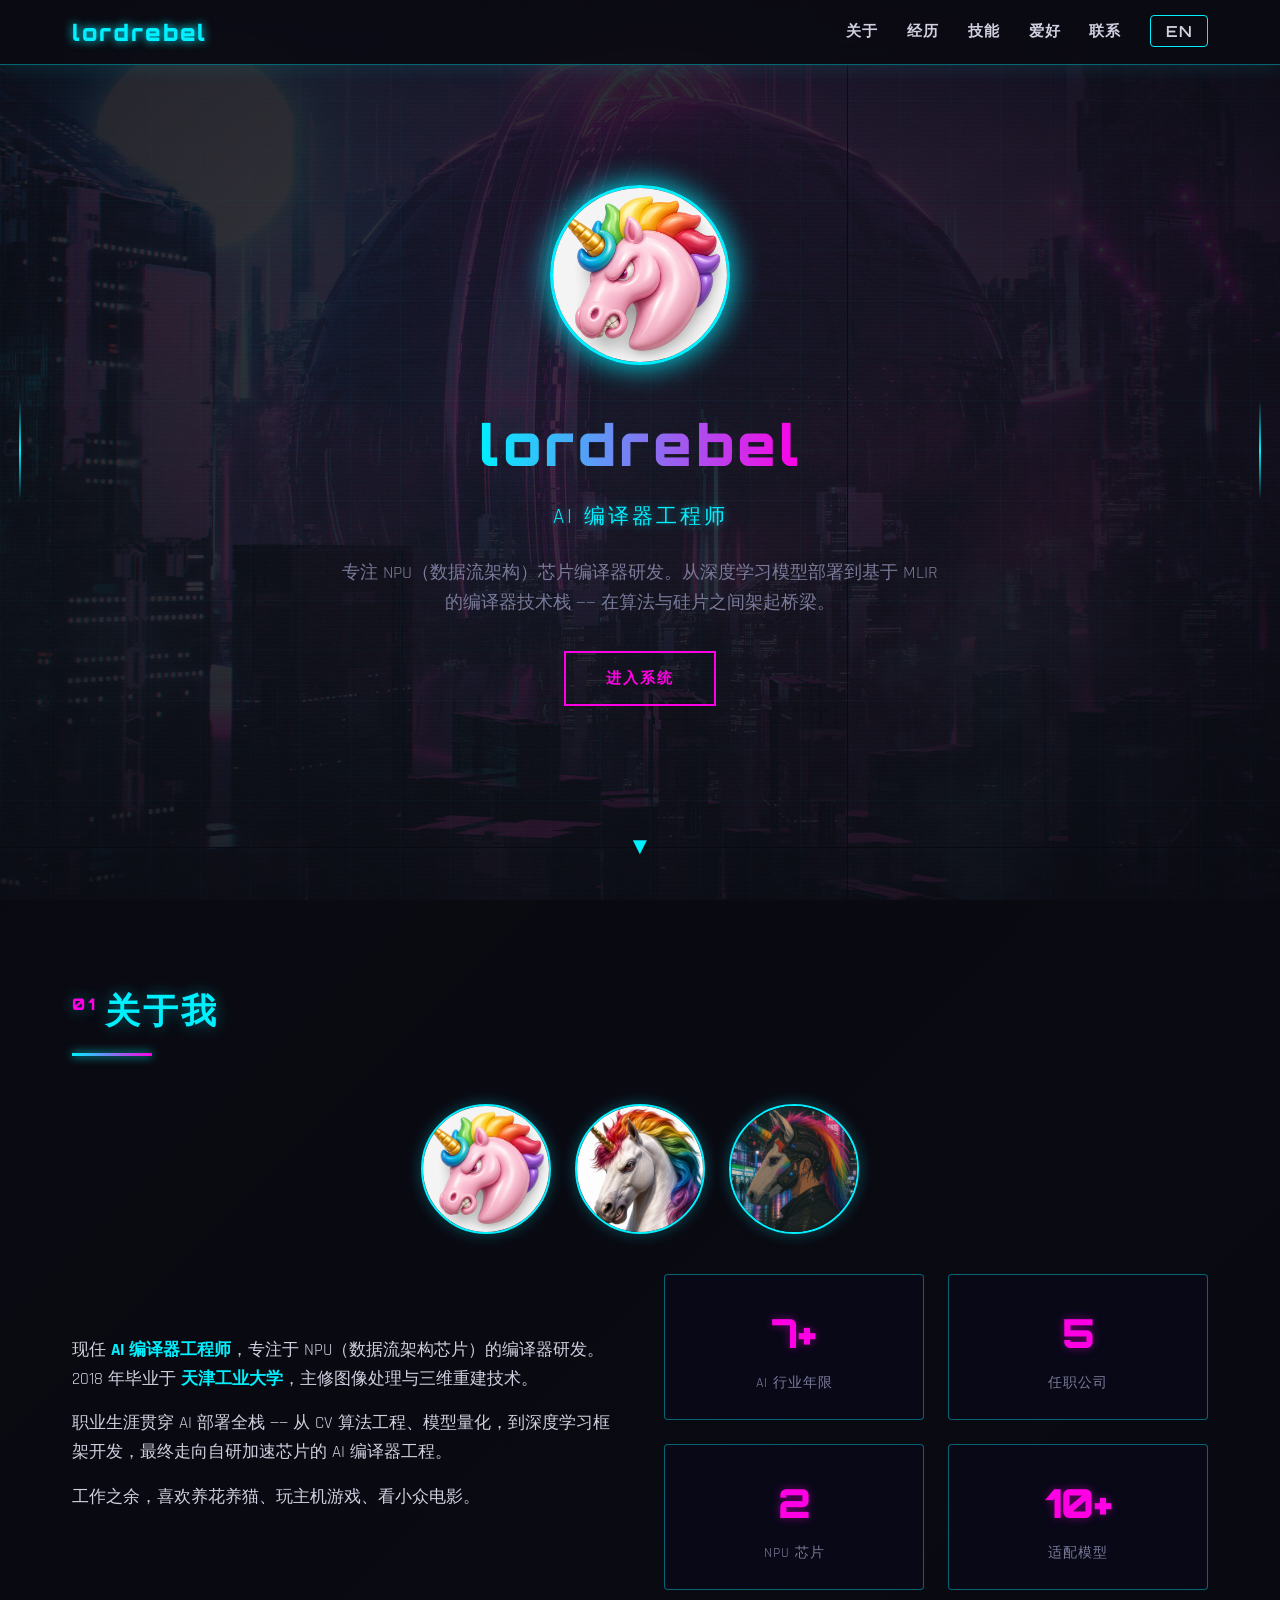
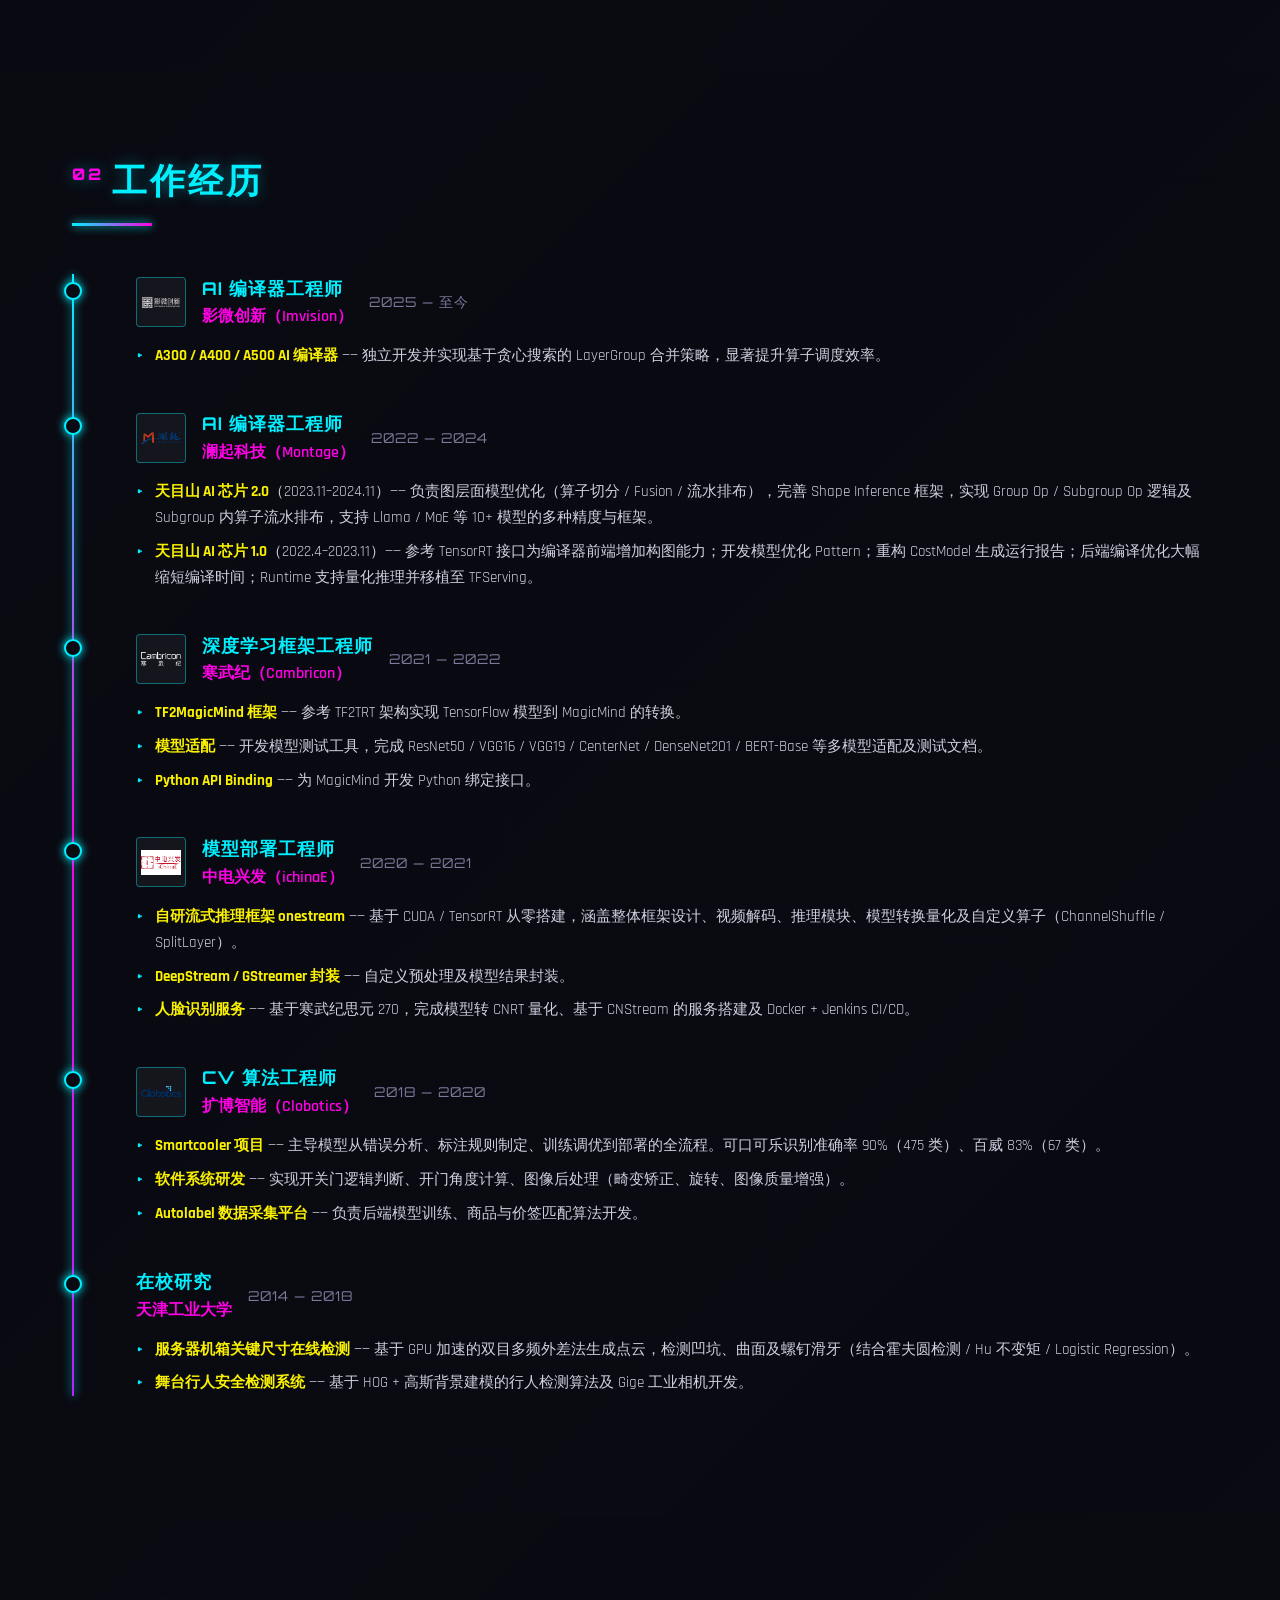
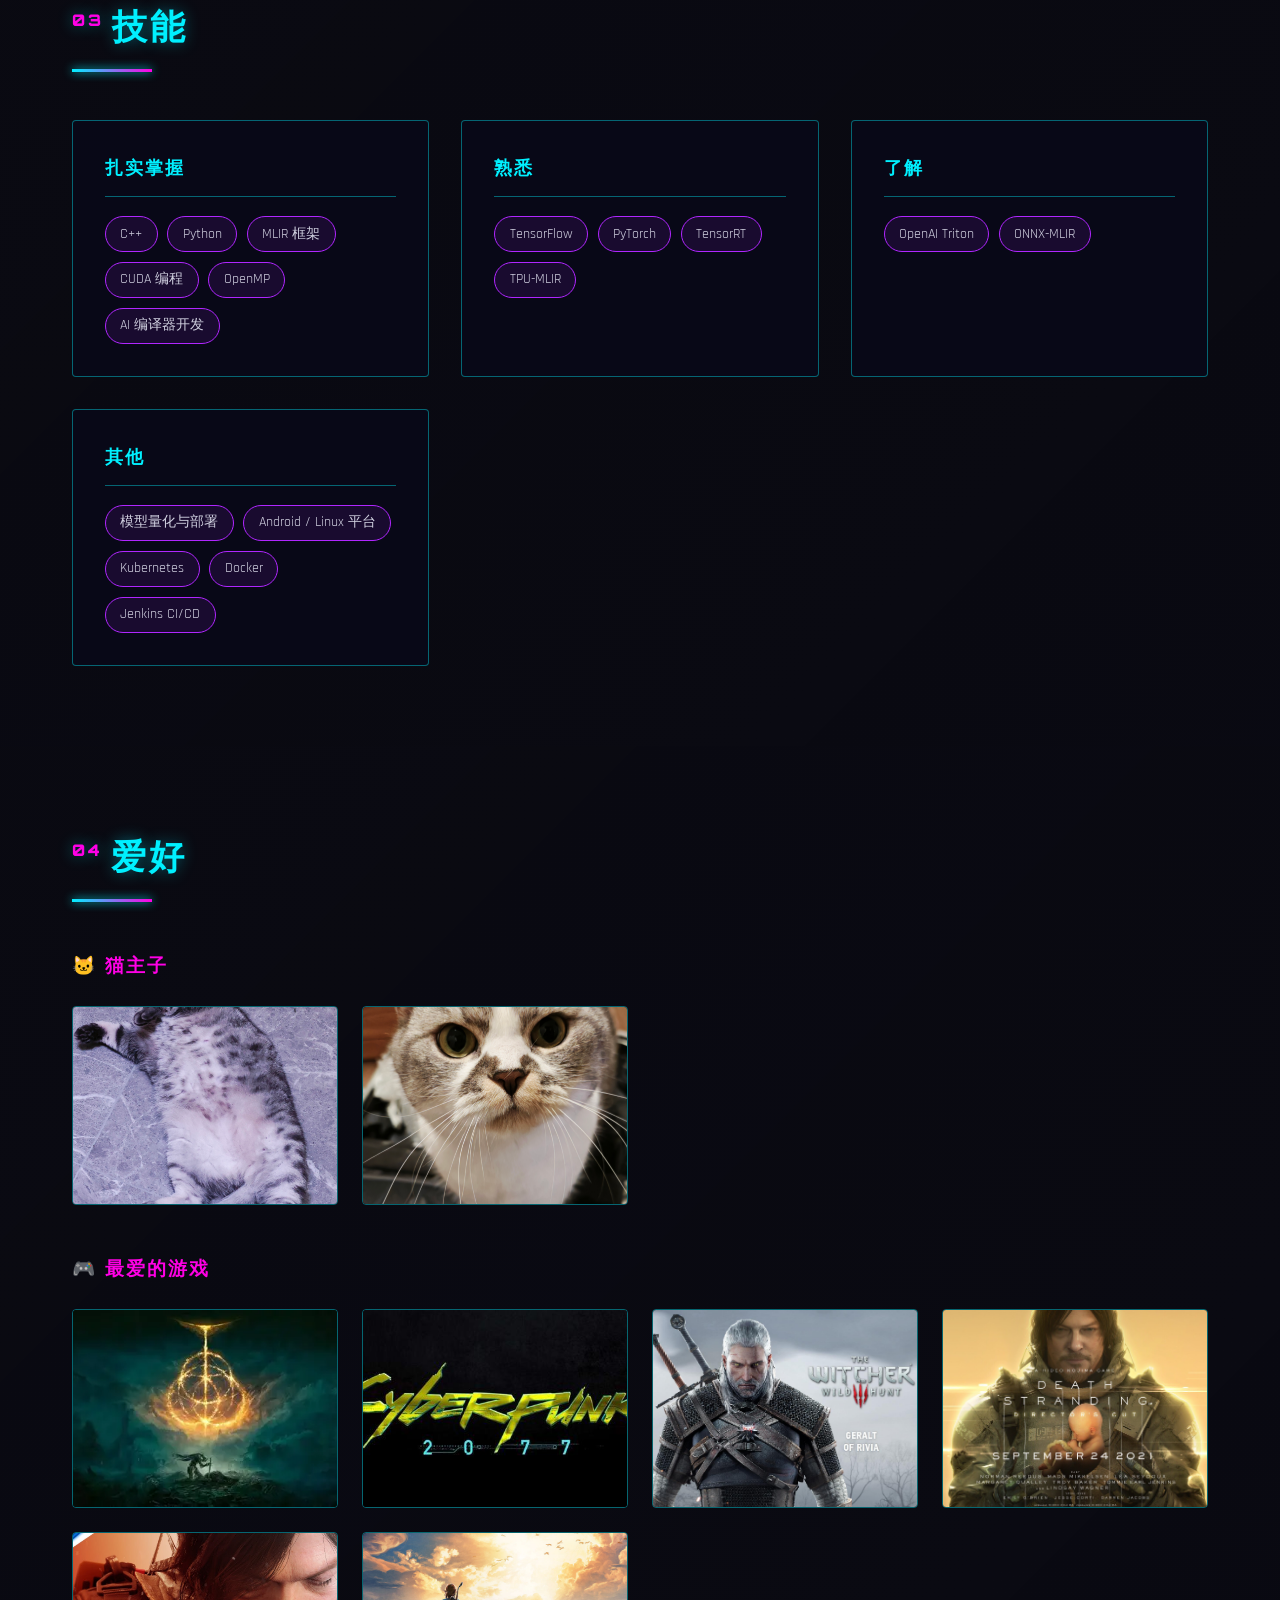
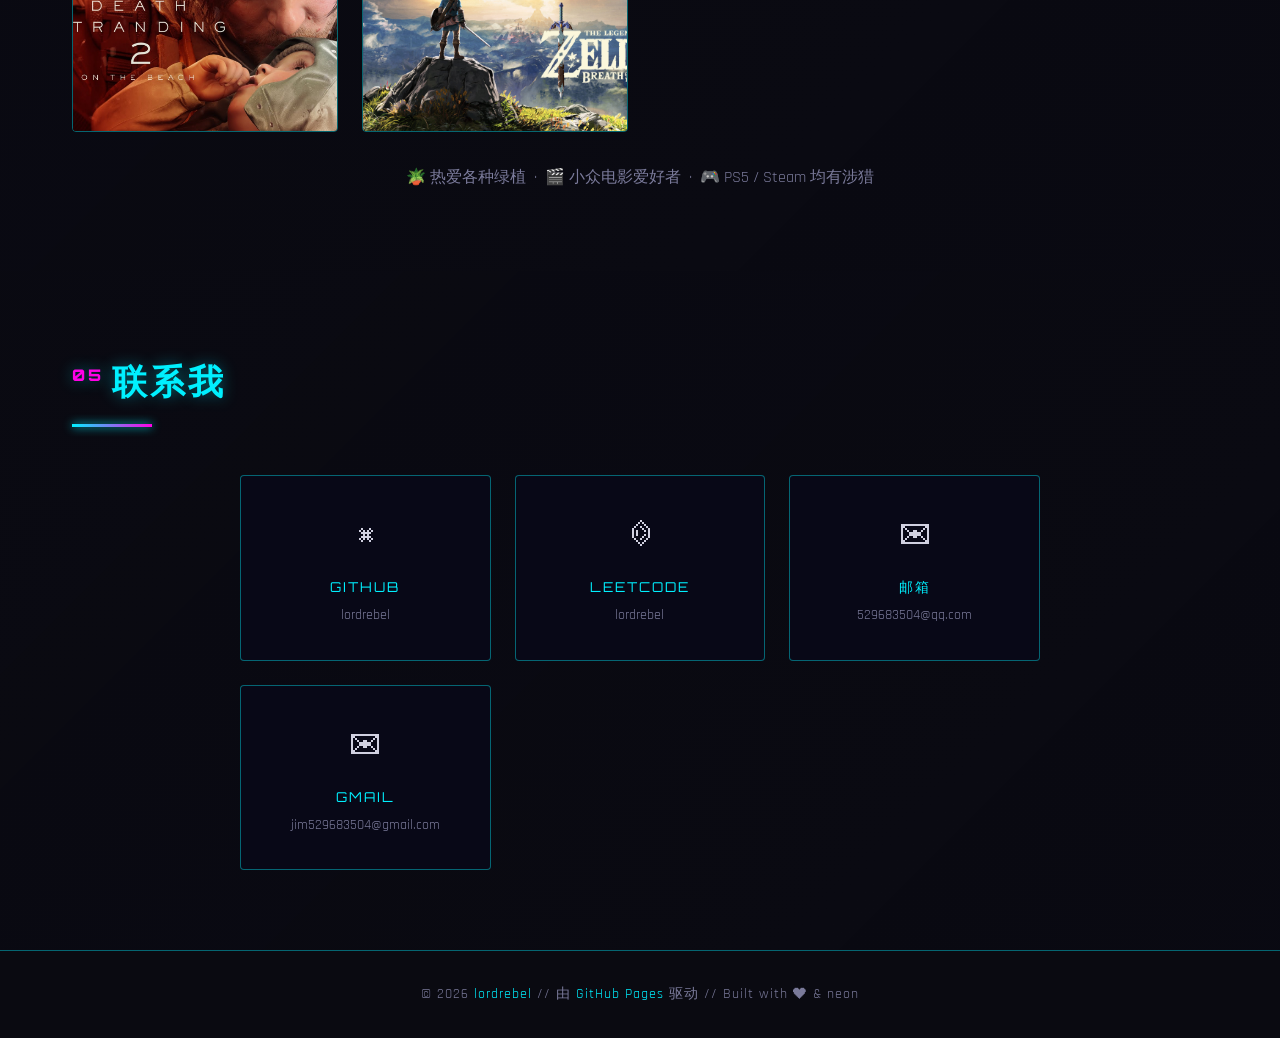
==== zh.html @ f5bf05a7 "first commit" ====
<!DOCTYPE html>
<html lang="zh-CN">
<head>
  <meta charset="UTF-8">
  <meta name="viewport" content="width=device-width, initial-scale=1.0">
  <meta name="description" content="AI编译器工程师 — 专注NPU数据流架构芯片编译器研发。个人主页。">
  <title>lordrebel // AI编译器工程师</title>
  <link rel="preconnect" href="https://fonts.googleapis.com">
  <link rel="preconnect" href="https://fonts.gstatic.com" crossorigin>
  <link href="https://fonts.googleapis.com/css2?family=Orbitron:wght@400;700;900&family=Rajdhani:wght@400;600;700&family=Noto+Sans+SC:wght@400;600;700&display=swap" rel="stylesheet">
  <link rel="stylesheet" href="css/style.css">
  <link rel="icon" type="image/png" href="images/avatar/avatar1.png">
</head>
<body>

  <!-- Global Background Slideshow -->
  <div class="bg-slideshow">
    <div class="bg-slide active" style="background-image: url('images/resource/cyberpunk_lmxjdp.jpg')"></div>
    <div class="bg-slide" style="background-image: url('images/resource/cyberpunk_m9yg6k.jpg')"></div>
    <div class="bg-slide" style="background-image: url('images/resource/cyberpunk_rdj2q7.jpg')"></div>
    <div class="bg-slide" style="background-image: url('images/resource/cyberpunk_vqmvo5.jpg')"></div>
    <div class="bg-slide" style="background-image: url('images/resource/cyberpunk_w8pwe6.jpg')"></div>
    <div class="bg-slide" style="background-image: url('images/resource/cyberpunk_8ollzo.png')"></div>
    <div class="bg-slide" style="background-image: url('images/resource/cyberpunk_28eley.jpg')"></div>
    <div class="bg-slide" style="background-image: url('images/resource/cyberpunk_72yzlo.jpg')"></div>
    <div class="bg-slide" style="background-image: url('images/resource/cyberpunk_96gy38.jpg')"></div>
    <div class="bg-slide" style="background-image: url('images/resource/cyberpunk_g71klq.jpg')"></div>
    <div class="bg-slide" style="background-image: url('images/resource/cyberpunk_jxw5vy.jpg')"></div>
  </div>
  <div class="bg-overlay"></div>

  <!-- Navigation -->
  <nav class="nav-bar">
    <div class="nav-inner">
      <a href="#hero" class="nav-logo">lordrebel</a>
      <ul class="nav-links">
        <li><a href="#about">关于</a></li>
        <li><a href="#experience">经历</a></li>
        <li><a href="#skills">技能</a></li>
        <li><a href="#hobbies">爱好</a></li>
        <li><a href="#contact">联系</a></li>
        <li><a href="index.html" class="lang-toggle">EN</a></li>
      </ul>
    </div>
  </nav>

  <!-- Decorative side bars -->
  <div class="deco-bar-left"></div>
  <div class="deco-bar-right"></div>

  <!-- Hero -->
  <section class="hero" id="hero">
    <div class="hero-content">
      <img src="images/avatar/avatar1.png" alt="头像" class="hero-avatar">
      <h1 class="hero-title glitch" data-text="lordrebel">lordrebel</h1>
      <p class="hero-subtitle">AI 编译器工程师</p>
      <p class="hero-tagline">
        专注 NPU（数据流架构）芯片编译器研发。从深度学习模型部署到基于 MLIR 的编译器技术栈 —— 在算法与硅片之间架起桥梁。
      </p>
      <a href="#about" class="hero-cta">进入系统</a>
    </div>
    <div class="scroll-indicator">▼</div>
  </section>

  <!-- About -->
  <section class="section has-bg" id="about" style="--bg-img: url('images/resource/cyberpunk_m9yg6k.jpg')">
    <h2 class="section-title"><span class="num">01</span>关于我</h2>
    <div class="avatar-gallery">
      <img src="images/avatar/avatar1.png" alt="头像 1">
      <img src="images/avatar/avatar2.png" alt="头像 2">
      <img src="images/avatar/avatar3.png" alt="头像 3">
    </div>
    <div class="about-grid">
      <div class="about-text">
        <p>
          现任 <span class="highlight">AI 编译器工程师</span>，专注于 NPU（数据流架构芯片）的编译器研发。2018 年毕业于 <span class="highlight">天津工业大学</span>，主修图像处理与三维重建技术。
        </p>
        <p>
          职业生涯贯穿 AI 部署全栈 —— 从 CV 算法工程、模型量化，到深度学习框架开发，最终走向自研加速芯片的 AI 编译器工程。
        </p>
        <p>
          工作之余，喜欢养花养猫、玩主机游戏、看小众电影。
        </p>
      </div>
      <div class="about-stats">
        <div class="stat-card">
          <div class="stat-number">7+</div>
          <div class="stat-label">AI 行业年限</div>
        </div>
        <div class="stat-card">
          <div class="stat-number">5</div>
          <div class="stat-label">任职公司</div>
        </div>
        <div class="stat-card">
          <div class="stat-number">2</div>
          <div class="stat-label">NPU 芯片</div>
        </div>
        <div class="stat-card">
          <div class="stat-number">10+</div>
          <div class="stat-label">适配模型</div>
        </div>
      </div>
    </div>
  </section>

  <!-- Experience -->
  <section class="section has-bg" id="experience" style="--bg-img: url('images/resource/cyberpunk_rdj2q7.jpg')">
    <h2 class="section-title"><span class="num">02</span>工作经历</h2>
    <div class="timeline">

      <!-- Imvision -->
      <div class="timeline-item">
        <div class="timeline-header">
          <img src="images/company/imvision.png" alt="Imvision" class="company-logo">
          <div>
            <div class="timeline-role">AI 编译器工程师</div>
            <div class="timeline-company">影微创新（Imvision）</div>
          </div>
          <div class="timeline-period">2025 — 至今</div>
        </div>
        <ul class="timeline-details">
          <li><span class="project-name">A300 / A400 / A500 AI 编译器</span> —— 独立开发并实现基于贪心搜索的 LayerGroup 合并策略，显著提升算子调度效率。</li>
        </ul>
      </div>

      <!-- Montage -->
      <div class="timeline-item">
        <div class="timeline-header">
          <img src="images/company/montage.svg" alt="Montage" class="company-logo">
          <div>
            <div class="timeline-role">AI 编译器工程师</div>
            <div class="timeline-company">澜起科技（Montage）</div>
          </div>
          <div class="timeline-period">2022 — 2024</div>
        </div>
        <ul class="timeline-details">
          <li><span class="project-name">天目山 AI 芯片 2.0</span>（2023.11–2024.11）—— 负责图层面模型优化（算子切分 / Fusion / 流水排布），完善 Shape Inference 框架，实现 Group Op / Subgroup Op 逻辑及 Subgroup 内算子流水排布，支持 Llama / MoE 等 10+ 模型的多种精度与框架。</li>
          <li><span class="project-name">天目山 AI 芯片 1.0</span>（2022.4–2023.11）—— 参考 TensorRT 接口为编译器前端增加构图能力；开发模型优化 Pattern；重构 CostModel 生成运行报告；后端编译优化大幅缩短编译时间；Runtime 支持量化推理并移植至 TFServing。</li>
        </ul>
      </div>

      <!-- Cambricon -->
      <div class="timeline-item">
        <div class="timeline-header">
          <img src="images/company/cambricon.png" alt="Cambricon" class="company-logo">
          <div>
            <div class="timeline-role">深度学习框架工程师</div>
            <div class="timeline-company">寒武纪（Cambricon）</div>
          </div>
          <div class="timeline-period">2021 — 2022</div>
        </div>
        <ul class="timeline-details">
          <li><span class="project-name">TF2MagicMind 框架</span> —— 参考 TF2TRT 架构实现 TensorFlow 模型到 MagicMind 的转换。</li>
          <li><span class="project-name">模型适配</span> —— 开发模型测试工具，完成 ResNet50 / VGG16 / VGG19 / CenterNet / DenseNet201 / BERT-Base 等多模型适配及测试文档。</li>
          <li><span class="project-name">Python API Binding</span> —— 为 MagicMind 开发 Python 绑定接口。</li>
        </ul>
      </div>

      <!-- ichinaE -->
      <div class="timeline-item">
        <div class="timeline-header">
          <img src="images/company/ichinae.png" alt="ichinaE" class="company-logo">
          <div>
            <div class="timeline-role">模型部署工程师</div>
            <div class="timeline-company">中电兴发（ichinaE）</div>
          </div>
          <div class="timeline-period">2020 — 2021</div>
        </div>
        <ul class="timeline-details">
          <li><span class="project-name">自研流式推理框架 onestream</span> —— 基于 CUDA / TensorRT 从零搭建，涵盖整体框架设计、视频解码、推理模块、模型转换量化及自定义算子（ChannelShuffle / SplitLayer）。</li>
          <li><span class="project-name">DeepStream / GStreamer 封装</span> —— 自定义预处理及模型结果封装。</li>
          <li><span class="project-name">人脸识别服务</span> —— 基于寒武纪思元 270，完成模型转 CNRT 量化、基于 CNStream 的服务搭建及 Docker + Jenkins CI/CD。</li>
        </ul>
      </div>

      <!-- Clobotics -->
      <div class="timeline-item">
        <div class="timeline-header">
          <img src="images/company/clobotics.png" alt="Clobotics" class="company-logo">
          <div>
            <div class="timeline-role">CV 算法工程师</div>
            <div class="timeline-company">扩博智能（Clobotics）</div>
          </div>
          <div class="timeline-period">2018 — 2020</div>
        </div>
        <ul class="timeline-details">
          <li><span class="project-name">Smartcooler 项目</span> —— 主导模型从错误分析、标注规则制定、训练调优到部署的全流程。可口可乐识别准确率 90%（475 类）、百威 83%（67 类）。</li>
          <li><span class="project-name">软件系统研发</span> —— 实现开关门逻辑判断、开门角度计算、图像后处理（畸变矫正、旋转、图像质量增强）。</li>
          <li><span class="project-name">Autolabel 数据采集平台</span> —— 负责后端模型训练、商品与价签匹配算法开发。</li>
        </ul>
      </div>

      <!-- University -->
      <div class="timeline-item">
        <div class="timeline-header">
          <div>
            <div class="timeline-role">在校研究</div>
            <div class="timeline-company">天津工业大学</div>
          </div>
          <div class="timeline-period">2014 — 2018</div>
        </div>
        <ul class="timeline-details">
          <li><span class="project-name">服务器机箱关键尺寸在线检测</span> —— 基于 GPU 加速的双目多频外差法生成点云，检测凹坑、曲面及螺钉滑牙（结合霍夫圆检测 / Hu 不变矩 / Logistic Regression）。</li>
          <li><span class="project-name">舞台行人安全检测系统</span> —— 基于 HOG + 高斯背景建模的行人检测算法及 Gige 工业相机开发。</li>
        </ul>
      </div>

    </div>
  </section>

  <!-- Skills -->
  <section class="section has-bg" id="skills" style="--bg-img: url('images/resource/cyberpunk_vqmvo5.jpg')">
    <h2 class="section-title"><span class="num">03</span>技能</h2>
    <div class="skills-grid">
      <div class="skill-category">
        <h3>扎实掌握</h3>
        <div class="skill-tags">
          <span class="skill-tag">C++</span>
          <span class="skill-tag">Python</span>
          <span class="skill-tag">MLIR 框架</span>
          <span class="skill-tag">CUDA 编程</span>
          <span class="skill-tag">OpenMP</span>
          <span class="skill-tag">AI 编译器开发</span>
        </div>
      </div>
      <div class="skill-category">
        <h3>熟悉</h3>
        <div class="skill-tags">
          <span class="skill-tag">TensorFlow</span>
          <span class="skill-tag">PyTorch</span>
          <span class="skill-tag">TensorRT</span>
          <span class="skill-tag">TPU-MLIR</span>
        </div>
      </div>
      <div class="skill-category">
        <h3>了解</h3>
        <div class="skill-tags">
          <span class="skill-tag">OpenAI Triton</span>
          <span class="skill-tag">ONNX-MLIR</span>
        </div>
      </div>
      <div class="skill-category">
        <h3>其他</h3>
        <div class="skill-tags">
          <span class="skill-tag">模型量化与部署</span>
          <span class="skill-tag">Android / Linux 平台</span>
          <span class="skill-tag">Kubernetes</span>
          <span class="skill-tag">Docker</span>
          <span class="skill-tag">Jenkins CI/CD</span>
        </div>
      </div>
    </div>
  </section>

  <!-- Hobbies -->
  <section class="section has-bg" id="hobbies" style="--bg-img: url('images/resource/cyberpunk_w8pwe6.jpg')">
    <h2 class="section-title"><span class="num">04</span>爱好</h2>

    <h3 style="font-family:'Orbitron',monospace;color:var(--neon-magenta);letter-spacing:2px;margin-bottom:1.5rem;text-transform:uppercase;">🐱 猫主子</h3>
    <div class="gallery-grid" style="margin-bottom:3rem;">
      <div class="gallery-item">
        <img src="images/cats/image-20260101190520-i4hlgpt.png" alt="猫 1">
        <div class="gallery-overlay"><span>猫主子 #1</span></div>
      </div>
      <div class="gallery-item">
        <img src="images/cats/image-20260101190623-h8z2j37.png" alt="猫 2">
        <div class="gallery-overlay"><span>猫主子 #2</span></div>
      </div>
    </div>

    <h3 style="font-family:'Orbitron',monospace;color:var(--neon-magenta);letter-spacing:2px;margin-bottom:1.5rem;text-transform:uppercase;">🎮 最爱的游戏</h3>
    <div class="gallery-grid">
      <div class="gallery-item">
        <img src="images/games/image-20251227002735-009xlyw.png" alt="游戏 1">
        <div class="gallery-overlay"><span>游戏</span></div>
      </div>
      <div class="gallery-item">
        <img src="images/games/image-20251227002819-qgyffbo.png" alt="游戏 2">
        <div class="gallery-overlay"><span>游戏</span></div>
      </div>
      <div class="gallery-item">
        <img src="images/games/image-20251227002851-9xaebqc.png" alt="游戏 3">
        <div class="gallery-overlay"><span>游戏</span></div>
      </div>
      <div class="gallery-item">
        <img src="images/games/image-20251227002954-wtlvbdn.png" alt="游戏 4">
        <div class="gallery-overlay"><span>游戏</span></div>
      </div>
      <div class="gallery-item">
        <img src="images/games/image-20251227003030-kgov79d.png" alt="游戏 5">
        <div class="gallery-overlay"><span>游戏</span></div>
      </div>
      <div class="gallery-item">
        <img src="images/games/image-20251227004126-knretvm.png" alt="游戏 6">
        <div class="gallery-overlay"><span>游戏</span></div>
      </div>
    </div>

    <p style="text-align:center;margin-top:2rem;color:var(--text-dim);font-size:1rem;">
      🪴 热爱各种绿植 &nbsp;·&nbsp; 🎬 小众电影爱好者 &nbsp;·&nbsp; 🎮 PS5 / Steam 均有涉猎
    </p>
  </section>

  <!-- Contact -->
  <section class="section has-bg" id="contact" style="--bg-img: url('images/resource/cyberpunk_8ollzo.png')">
    <h2 class="section-title"><span class="num">05</span>联系我</h2>
    <div class="contact-grid">
      <a href="https://github.com/lordrebel" target="_blank" rel="noopener" class="contact-card">
        <span class="contact-icon">⌘</span>
        <div class="contact-label">GitHub</div>
        <div class="contact-value">lordrebel</div>
      </a>
      <a href="https://leetcode.cn/u/lordrebel/" target="_blank" rel="noopener" class="contact-card">
        <span class="contact-icon">⌬</span>
        <div class="contact-label">LeetCode</div>
        <div class="contact-value">lordrebel</div>
      </a>
      <a href="mailto:529683504@qq.com" class="contact-card">
        <span class="contact-icon">✉</span>
        <div class="contact-label">邮箱</div>
        <div class="contact-value">529683504@qq.com</div>
      </a>
      <a href="mailto:jim529683504@gmail.com" class="contact-card">
        <span class="contact-icon">✉</span>
        <div class="contact-label">Gmail</div>
        <div class="contact-value">jim529683504@gmail.com</div>
      </a>
    </div>
  </section>

  <!-- Footer -->
  <footer class="footer">
    <p>© 2026 <span class="neon">lordrebel</span> // 由 <span class="neon">GitHub Pages</span> 驱动 // Built with ❤ & neon</p>
  </footer>

  <!-- Background Slideshow Script -->
  <script>
    (function() {
      var slides = document.querySelectorAll('.bg-slide');
      var totalSlides = slides.length;
      var currentActive = 0;

      function updateBackground() {
        var scrollMax = document.documentElement.scrollHeight - window.innerHeight;
        if (scrollMax <= 0) return;
        var scrollProgress = window.scrollY / scrollMax;
        var activeIndex = Math.min(Math.floor(scrollProgress * totalSlides), totalSlides - 1);
        if (activeIndex !== currentActive) {
          slides[currentActive].classList.remove('active');
          slides[activeIndex].classList.add('active');
          currentActive = activeIndex;
        }
      }

      window.addEventListener('scroll', updateBackground, { passive: true });
      window.addEventListener('resize', updateBackground);
      updateBackground();
    })();
  </script>

</body>
</html>
---- css/style.css ----
/* ===== Cyberpunk Personal Website Styles ===== */

:root {
  --neon-cyan: #00f0ff;
  --neon-magenta: #ff00e5;
  --neon-purple: #b026ff;
  --neon-yellow: #f9f002;
  --neon-green: #39ff14;
  --bg-dark: #0a0a12;
  --bg-panel: rgba(10, 10, 25, 0.85);
  --border-glow: rgba(0, 240, 255, 0.4);
  --text-main: #d0d0e0;
  --text-dim: #7a7a9a;
}

* {
  margin: 0;
  padding: 0;
  box-sizing: border-box;
}

html {
  scroll-behavior: smooth;
}

body {
  font-family: 'Rajdhani', 'Orbitron', 'Segoe UI', 'Microsoft YaHei', sans-serif;
  background-color: var(--bg-dark);
  color: var(--text-main);
  line-height: 1.7;
  overflow-x: hidden;
  position: relative;
}

/* Animated cyberpunk background grid */
body::before {
  content: '';
  position: fixed;
  top: 0;
  left: 0;
  width: 100%;
  height: 100%;
  background-image:
    linear-gradient(rgba(0, 240, 255, 0.03) 1px, transparent 1px),
    linear-gradient(90deg, rgba(0, 240, 255, 0.03) 1px, transparent 1px);
  background-size: 50px 50px;
  z-index: -1;
  animation: gridMove 20s linear infinite;
}

@keyframes gridMove {
  0% { background-position: 0 0; }
  100% { background-position: 50px 50px; }
}

/* Scanline overlay */
body::after {
  content: '';
  position: fixed;
  top: 0;
  left: 0;
  width: 100%;
  height: 100%;
  background: repeating-linear-gradient(
    0deg,
    transparent,
    transparent 2px,
    rgba(0, 240, 255, 0.015) 2px,
    rgba(0, 240, 255, 0.015) 4px
  );
  z-index: -1;
  pointer-events: none;
}

/* ===== Navigation ===== */
.nav-bar {
  position: fixed;
  top: 0;
  left: 0;
  width: 100%;
  z-index: 1000;
  background: rgba(10, 10, 18, 0.9);
  backdrop-filter: blur(10px);
  border-bottom: 1px solid var(--border-glow);
  box-shadow: 0 0 20px rgba(0, 240, 255, 0.15);
}

.nav-inner {
  max-width: 1200px;
  margin: 0 auto;
  display: flex;
  justify-content: space-between;
  align-items: center;
  padding: 0.8rem 2rem;
}

.nav-logo {
  font-family: 'Orbitron', monospace;
  font-size: 1.4rem;
  font-weight: 900;
  color: var(--neon-cyan);
  text-shadow: 0 0 10px var(--neon-cyan);
  letter-spacing: 2px;
  text-decoration: none;
}

.nav-links {
  display: flex;
  gap: 1.8rem;
  align-items: center;
  list-style: none;
}

.nav-links a {
  color: var(--text-main);
  text-decoration: none;
  font-size: 0.95rem;
  font-weight: 600;
  letter-spacing: 1px;
  text-transform: uppercase;
  transition: all 0.3s;
  position: relative;
}

.nav-links a:hover {
  color: var(--neon-magenta);
  text-shadow: 0 0 8px var(--neon-magenta);
}

.nav-links a::after {
  content: '';
  position: absolute;
  bottom: -4px;
  left: 0;
  width: 0;
  height: 2px;
  background: var(--neon-magenta);
  transition: width 0.3s;
}

.nav-links a:hover::after {
  width: 100%;
}

.lang-toggle {
  font-family: 'Orbitron', monospace;
  padding: 0.35rem 0.9rem;
  border: 1px solid var(--neon-cyan);
  border-radius: 4px;
  background: transparent;
  color: var(--neon-cyan);
  font-size: 0.85rem;
  font-weight: 700;
  cursor: pointer;
  letter-spacing: 1px;
  transition: all 0.3s;
  text-decoration: none;
}

.lang-toggle:hover {
  background: var(--neon-cyan);
  color: var(--bg-dark);
  box-shadow: 0 0 15px var(--neon-cyan);
}

/* ===== Hero Section ===== */
.hero {
  min-height: 100vh;
  display: flex;
  align-items: center;
  justify-content: center;
  position: relative;
  text-align: center;
  padding: 2rem;
  background: transparent;
}

.hero::before {
  content: '';
  position: absolute;
  top: 0; left: 0; right: 0; bottom: 0;
  background: radial-gradient(ellipse at center, transparent 0%, rgba(10,10,18,0.6) 100%);
  z-index: 0;
}

.hero-content {
  position: relative;
  z-index: 1;
  max-width: 800px;
}

.hero-avatar {
  width: 180px;
  height: 180px;
  border-radius: 50%;
  border: 3px solid var(--neon-cyan);
  box-shadow: 0 0 30px var(--neon-cyan), inset 0 0 20px rgba(0,240,255,0.2);
  margin: 0 auto 2rem;
  display: block;
  object-fit: cover;
  animation: avatarPulse 3s ease-in-out infinite;
}

@keyframes avatarPulse {
  0%, 100% { box-shadow: 0 0 30px var(--neon-cyan), inset 0 0 20px rgba(0,240,255,0.2); }
  50% { box-shadow: 0 0 50px var(--neon-magenta), inset 0 0 20px rgba(255,0,229,0.2); }
}

.hero-title {
  font-family: 'Orbitron', monospace;
  font-size: 3.5rem;
  font-weight: 900;
  letter-spacing: 4px;
  margin-bottom: 0.5rem;
  background: linear-gradient(90deg, var(--neon-cyan), var(--neon-magenta), var(--neon-purple));
  -webkit-background-clip: text;
  background-clip: text;
  -webkit-text-fill-color: transparent;
  animation: gradientShift 4s ease infinite;
  background-size: 200% auto;
}

@keyframes gradientShift {
  0%, 100% { background-position: 0% center; }
  50% { background-position: 200% center; }
}

.hero-subtitle {
  font-size: 1.3rem;
  color: var(--neon-cyan);
  letter-spacing: 3px;
  text-transform: uppercase;
  margin-bottom: 1.5rem;
  text-shadow: 0 0 10px rgba(0,240,255,0.5);
}

.hero-tagline {
  font-size: 1.1rem;
  color: var(--text-dim);
  max-width: 600px;
  margin: 0 auto 2rem;
}

.hero-cta {
  display: inline-block;
  padding: 0.8rem 2.5rem;
  border: 2px solid var(--neon-magenta);
  color: var(--neon-magenta);
  text-decoration: none;
  font-weight: 700;
  letter-spacing: 2px;
  text-transform: uppercase;
  font-size: 0.95rem;
  transition: all 0.3s;
  position: relative;
  overflow: hidden;
}

.hero-cta:hover {
  background: var(--neon-magenta);
  color: var(--bg-dark);
  box-shadow: 0 0 25px var(--neon-magenta);
}

.scroll-indicator {
  position: absolute;
  bottom: 2rem;
  left: 50%;
  transform: translateX(-50%);
  color: var(--neon-cyan);
  font-size: 1.5rem;
  animation: bounce 2s infinite;
  z-index: 1;
}

@keyframes bounce {
  0%, 100% { transform: translateX(-50%) translateY(0); }
  50% { transform: translateX(-50%) translateY(10px); }
}

/* ===== Section Layout ===== */
.section {
  max-width: 1200px;
  margin: 0 auto;
  padding: 5rem 2rem;
}

.section-title {
  font-family: 'Orbitron', monospace;
  font-size: 2.2rem;
  font-weight: 900;
  color: var(--neon-cyan);
  letter-spacing: 3px;
  text-transform: uppercase;
  margin-bottom: 3rem;
  position: relative;
  padding-bottom: 1rem;
  text-shadow: 0 0 15px rgba(0,240,255,0.4);
}

.section-title::after {
  content: '';
  position: absolute;
  bottom: 0;
  left: 0;
  width: 80px;
  height: 3px;
  background: linear-gradient(90deg, var(--neon-cyan), var(--neon-magenta));
  box-shadow: 0 0 10px var(--neon-cyan);
}

.section-title .num {
  color: var(--neon-magenta);
  font-size: 1rem;
  vertical-align: super;
  margin-right: 0.5rem;
}

/* ===== About Section ===== */
.about-grid {
  display: grid;
  grid-template-columns: 1fr 1fr;
  gap: 3rem;
  align-items: center;
}

.about-text p {
  margin-bottom: 1rem;
  font-size: 1.05rem;
  color: var(--text-main);
}

.about-text .highlight {
  color: var(--neon-cyan);
  font-weight: 700;
}

.about-stats {
  display: grid;
  grid-template-columns: repeat(2, 1fr);
  gap: 1.5rem;
}

.stat-card {
  background: var(--bg-panel);
  border: 1px solid var(--border-glow);
  padding: 1.5rem;
  text-align: center;
  border-radius: 4px;
  transition: all 0.3s;
  position: relative;
  overflow: hidden;
}

.stat-card::before {
  content: '';
  position: absolute;
  top: 0; left: -100%;
  width: 100%; height: 100%;
  background: linear-gradient(90deg, transparent, rgba(0,240,255,0.1), transparent);
  transition: left 0.5s;
}

.stat-card:hover::before {
  left: 100%;
}

.stat-card:hover {
  border-color: var(--neon-magenta);
  box-shadow: 0 0 20px rgba(255,0,229,0.2);
  transform: translateY(-5px);
}

.stat-number {
  font-family: 'Orbitron', monospace;
  font-size: 2.5rem;
  font-weight: 900;
  color: var(--neon-magenta);
  text-shadow: 0 0 10px rgba(255,0,229,0.4);
}

.stat-label {
  font-size: 0.85rem;
  color: var(--text-dim);
  text-transform: uppercase;
  letter-spacing: 1px;
  margin-top: 0.3rem;
}

/* ===== Timeline / Experience ===== */
.timeline {
  position: relative;
  padding-left: 2rem;
}

.timeline::before {
  content: '';
  position: absolute;
  left: 0;
  top: 0;
  bottom: 0;
  width: 2px;
  background: linear-gradient(180deg, var(--neon-cyan), var(--neon-magenta), var(--neon-purple));
  box-shadow: 0 0 10px var(--neon-cyan);
}

.timeline-item {
  position: relative;
  margin-bottom: 2.5rem;
  padding-left: 2rem;
}

.timeline-item::before {
  content: '';
  position: absolute;
  left: -2.5rem;
  top: 0.5rem;
  width: 14px;
  height: 14px;
  border-radius: 50%;
  background: var(--bg-dark);
  border: 2px solid var(--neon-cyan);
  box-shadow: 0 0 10px var(--neon-cyan);
}

.timeline-item:hover::before {
  border-color: var(--neon-magenta);
  box-shadow: 0 0 15px var(--neon-magenta);
}

.timeline-header {
  display: flex;
  align-items: center;
  gap: 1rem;
  margin-bottom: 0.8rem;
  flex-wrap: wrap;
}

.company-logo {
  width: 50px;
  height: 50px;
  object-fit: contain;
  border-radius: 4px;
  background: rgba(255,255,255,0.05);
  padding: 4px;
  border: 1px solid var(--border-glow);
}

.timeline-role {
  font-family: 'Orbitron', monospace;
  font-size: 1.1rem;
  font-weight: 700;
  color: var(--neon-cyan);
  letter-spacing: 1px;
}

.timeline-company {
  font-size: 1rem;
  color: var(--neon-magenta);
  font-weight: 600;
}

.timeline-period {
  font-size: 0.85rem;
  color: var(--text-dim);
  font-family: 'Orbitron', monospace;
  letter-spacing: 1px;
}

.timeline-details {
  list-style: none;
  padding-left: 0;
}

.timeline-details li {
  padding-left: 1.2rem;
  position: relative;
  margin-bottom: 0.5rem;
  font-size: 0.95rem;
  color: var(--text-main);
}

.timeline-details li::before {
  content: '▸';
  position: absolute;
  left: 0;
  color: var(--neon-cyan);
}

.timeline-details .project-name {
  color: var(--neon-yellow);
  font-weight: 700;
}

/* ===== Skills Section ===== */
.skills-grid {
  display: grid;
  grid-template-columns: repeat(auto-fit, minmax(280px, 1fr));
  gap: 2rem;
}

.skill-category {
  background: var(--bg-panel);
  border: 1px solid var(--border-glow);
  padding: 2rem;
  border-radius: 4px;
  transition: all 0.3s;
}

.skill-category:hover {
  border-color: var(--neon-magenta);
  box-shadow: 0 0 25px rgba(255,0,229,0.15);
  transform: translateY(-3px);
}

.skill-category h3 {
  font-family: 'Orbitron', monospace;
  color: var(--neon-cyan);
  font-size: 1.1rem;
  letter-spacing: 2px;
  text-transform: uppercase;
  margin-bottom: 1.2rem;
  padding-bottom: 0.8rem;
  border-bottom: 1px solid var(--border-glow);
}

.skill-tags {
  display: flex;
  flex-wrap: wrap;
  gap: 0.6rem;
}

.skill-tag {
  padding: 0.35rem 0.9rem;
  border: 1px solid var(--neon-purple);
  border-radius: 20px;
  font-size: 0.85rem;
  color: var(--text-main);
  background: rgba(176,38,255,0.1);
  transition: all 0.3s;
}

.skill-tag:hover {
  background: var(--neon-purple);
  color: #fff;
  box-shadow: 0 0 12px var(--neon-purple);
}

/* ===== Gallery (Cats & Games) ===== */
.gallery-grid {
  display: grid;
  grid-template-columns: repeat(auto-fill, minmax(250px, 1fr));
  gap: 1.5rem;
}

.gallery-item {
  position: relative;
  overflow: hidden;
  border-radius: 4px;
  border: 1px solid var(--border-glow);
  aspect-ratio: 4/3;
  cursor: pointer;
  transition: all 0.3s;
}

.gallery-item img {
  width: 100%;
  height: 100%;
  object-fit: cover;
  transition: transform 0.4s;
}

.gallery-item:hover {
  border-color: var(--neon-magenta);
  box-shadow: 0 0 20px rgba(255,0,229,0.3);
}

.gallery-item:hover img {
  transform: scale(1.1);
}

.gallery-overlay {
  position: absolute;
  bottom: 0;
  left: 0;
  right: 0;
  background: linear-gradient(transparent, rgba(10,10,18,0.95));
  padding: 1rem;
  text-align: center;
  transform: translateY(100%);
  transition: transform 0.3s;
}

.gallery-item:hover .gallery-overlay {
  transform: translateY(0);
}

.gallery-overlay span {
  color: var(--neon-cyan);
  font-family: 'Orbitron', monospace;
  font-size: 0.9rem;
  letter-spacing: 1px;
  text-transform: uppercase;
}

/* ===== Contact Section ===== */
.contact-grid {
  display: grid;
  grid-template-columns: repeat(auto-fit, minmax(200px, 1fr));
  gap: 1.5rem;
  max-width: 800px;
  margin: 0 auto;
}

.contact-card {
  background: var(--bg-panel);
  border: 1px solid var(--border-glow);
  padding: 2rem 1.5rem;
  text-align: center;
  border-radius: 4px;
  text-decoration: none;
  color: var(--text-main);
  transition: all 0.3s;
  position: relative;
  overflow: hidden;
}

.contact-card::before {
  content: '';
  position: absolute;
  top: 0; left: 0;
  width: 100%; height: 2px;
  background: linear-gradient(90deg, var(--neon-cyan), var(--neon-magenta));
  transform: scaleX(0);
  transition: transform 0.3s;
}

.contact-card:hover::before {
  transform: scaleX(1);
}

.contact-card:hover {
  border-color: var(--neon-cyan);
  box-shadow: 0 0 20px rgba(0,240,255,0.2);
  transform: translateY(-5px);
}

.contact-icon {
  font-size: 2rem;
  margin-bottom: 0.8rem;
  display: block;
}

.contact-label {
  font-family: 'Orbitron', monospace;
  font-size: 0.85rem;
  color: var(--neon-cyan);
  letter-spacing: 2px;
  text-transform: uppercase;
  margin-bottom: 0.3rem;
}

.contact-value {
  font-size: 0.9rem;
  color: var(--text-dim);
  word-break: break-all;
}

/* ===== Footer ===== */
.footer {
  text-align: center;
  padding: 2rem;
  border-top: 1px solid var(--border-glow);
  background: rgba(10,10,18,0.9);
  color: var(--text-dim);
  font-size: 0.85rem;
  letter-spacing: 1px;
}

.footer .neon {
  color: var(--neon-cyan);
}

/* ===== Glitch Effect ===== */
.glitch {
  position: relative;
  display: inline-block;
}

.glitch::before,
.glitch::after {
  content: attr(data-text);
  position: absolute;
  top: 0; left: 0;
  width: 100%;
  overflow: hidden;
}

.glitch::before {
  color: var(--neon-magenta);
  animation: glitchTop 3s infinite linear alternate-reverse;
  clip-path: polygon(0 0, 100% 0, 100% 33%, 0 33%);
}

.glitch::after {
  color: var(--neon-cyan);
  animation: glitchBottom 2.5s infinite linear alternate-reverse;
  clip-path: polygon(0 67%, 100% 67%, 100% 100%, 0 100%);
}

@keyframes glitchTop {
  0%, 100% { transform: translate(0); }
  20% { transform: translate(-2px, -1px); }
  40% { transform: translate(2px, 1px); }
  60% { transform: translate(-1px, 1px); }
  80% { transform: translate(1px, -1px); }
}

@keyframes glitchBottom {
  0%, 100% { transform: translate(0); }
  20% { transform: translate(2px, 1px); }
  40% { transform: translate(-2px, -1px); }
  60% { transform: translate(1px, -1px); }
  80% { transform: translate(-1px, 1px); }
}

/* ===== Decorative Side Bars ===== */
.deco-bar-left,
.deco-bar-right {
  position: fixed;
  top: 50%;
  transform: translateY(-50%);
  width: 40px;
  z-index: 100;
  pointer-events: none;
}

.deco-bar-left { left: 0; }
.deco-bar-right { right: 0; }

.deco-bar-left::before,
.deco-bar-right::before {
  content: '';
  display: block;
  width: 2px;
  height: 100px;
  background: linear-gradient(180deg, transparent, var(--neon-cyan), transparent);
  margin: 0 auto;
  animation: barPulse 3s ease-in-out infinite;
}

@keyframes barPulse {
  0%, 100% { opacity: 0.3; }
  50% { opacity: 1; }
}

/* ===== Section Backgrounds ===== */
.section.has-bg {
  position: relative;
  z-index: 0;
}

.section.has-bg::before {
  content: '';
  position: absolute;
  top: 0;
  left: 50%;
  transform: translateX(-50%);
  width: 100vw;
  height: 100%;
  background: linear-gradient(135deg, rgba(10,10,18,0.35), rgba(10,10,18,0.55));
  z-index: -1;
}

/* ===== Global Background Slideshow ===== */
.bg-slideshow {
  position: fixed;
  top: 0;
  left: 0;
  width: 100%;
  height: 100%;
  z-index: -3;
  pointer-events: none;
}

.bg-slide {
  position: absolute;
  top: 0;
  left: 0;
  width: 100%;
  height: 100%;
  background-size: cover;
  background-position: center;
  opacity: 0;
  transition: opacity 1.5s ease-in-out;
}

.bg-slide.active {
  opacity: 1;
}

.bg-overlay {
  position: fixed;
  top: 0;
  left: 0;
  width: 100%;
  height: 100%;
  background: linear-gradient(135deg, rgba(10,10,18,0.72), rgba(10,10,18,0.85));
  z-index: -2;
  pointer-events: none;
}

/* ===== Avatar Gallery ===== */
.avatar-gallery {
  display: flex;
  gap: 1.5rem;
  justify-content: center;
  margin-bottom: 2.5rem;
  flex-wrap: wrap;
}

.avatar-gallery img {
  width: 130px;
  height: 130px;
  border-radius: 50%;
  border: 2px solid var(--neon-cyan);
  box-shadow: 0 0 15px rgba(0,240,255,0.3);
  object-fit: cover;
  transition: all 0.3s;
}

.avatar-gallery img:hover {
  border-color: var(--neon-magenta);
  box-shadow: 0 0 25px var(--neon-magenta);
  transform: scale(1.1);
}

/* ===== Responsive ===== */
@media (max-width: 768px) {
  .nav-inner { padding: 0.6rem 1rem; }
  .nav-links { gap: 1rem; }
  .nav-links a { font-size: 0.8rem; }
  .hero-title { font-size: 2rem; letter-spacing: 2px; }
  .hero-subtitle { font-size: 1rem; }
  .about-grid { grid-template-columns: 1fr; gap: 2rem; }
  .about-stats { grid-template-columns: 1fr 1fr; }
  .section { padding: 3rem 1rem; }
  .section-title { font-size: 1.6rem; }
  .deco-bar-left, .deco-bar-right { display: none; }
  .avatar-gallery img { width: 100px; height: 100px; }
}

/* Scrollbar */
::-webkit-scrollbar { width: 8px; }
::-webkit-scrollbar-track { background: var(--bg-dark); }
::-webkit-scrollbar-thumb {
  background: linear-gradient(180deg, var(--neon-cyan), var(--neon-magenta));
  border-radius: 4px;
}
::-webkit-scrollbar-thumb:hover { background: var(--neon-magenta); }

/* Selection */
::selection {
  background: var(--neon-magenta);
  color: var(--bg-dark);
}
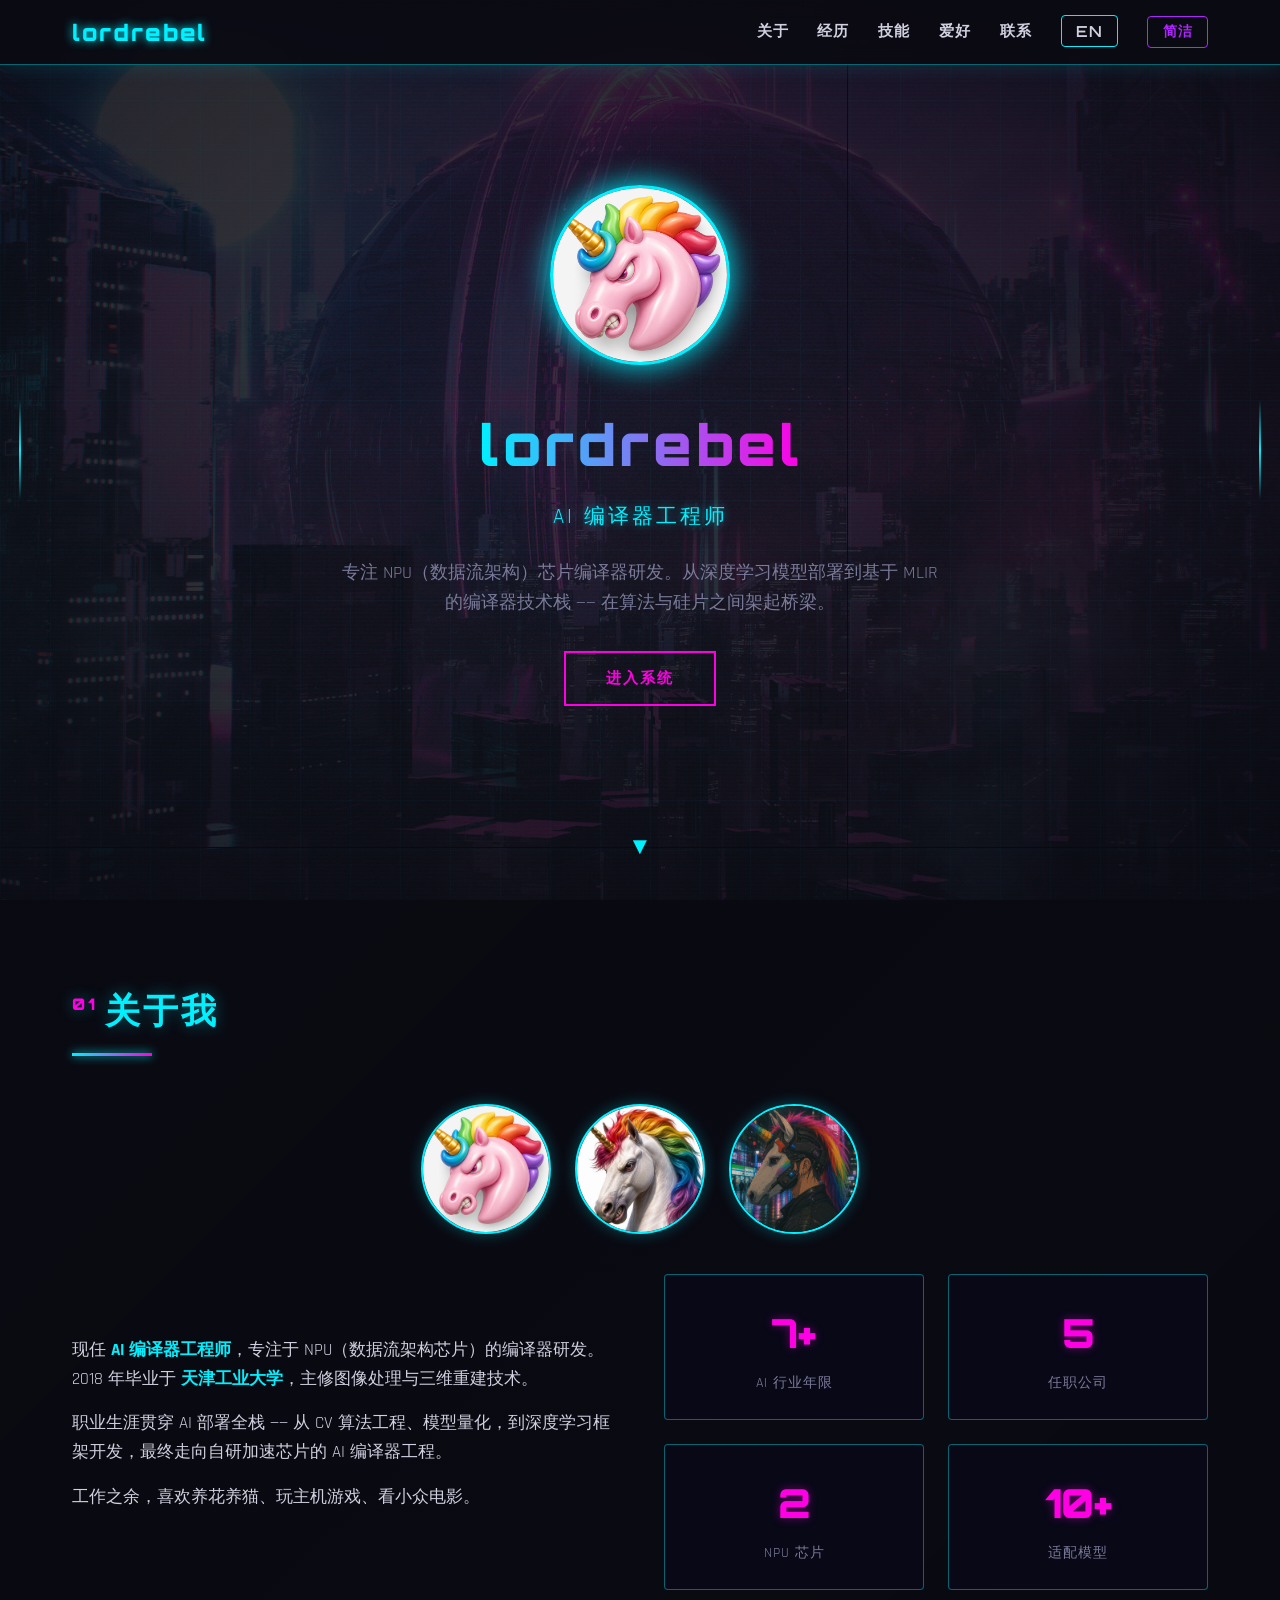
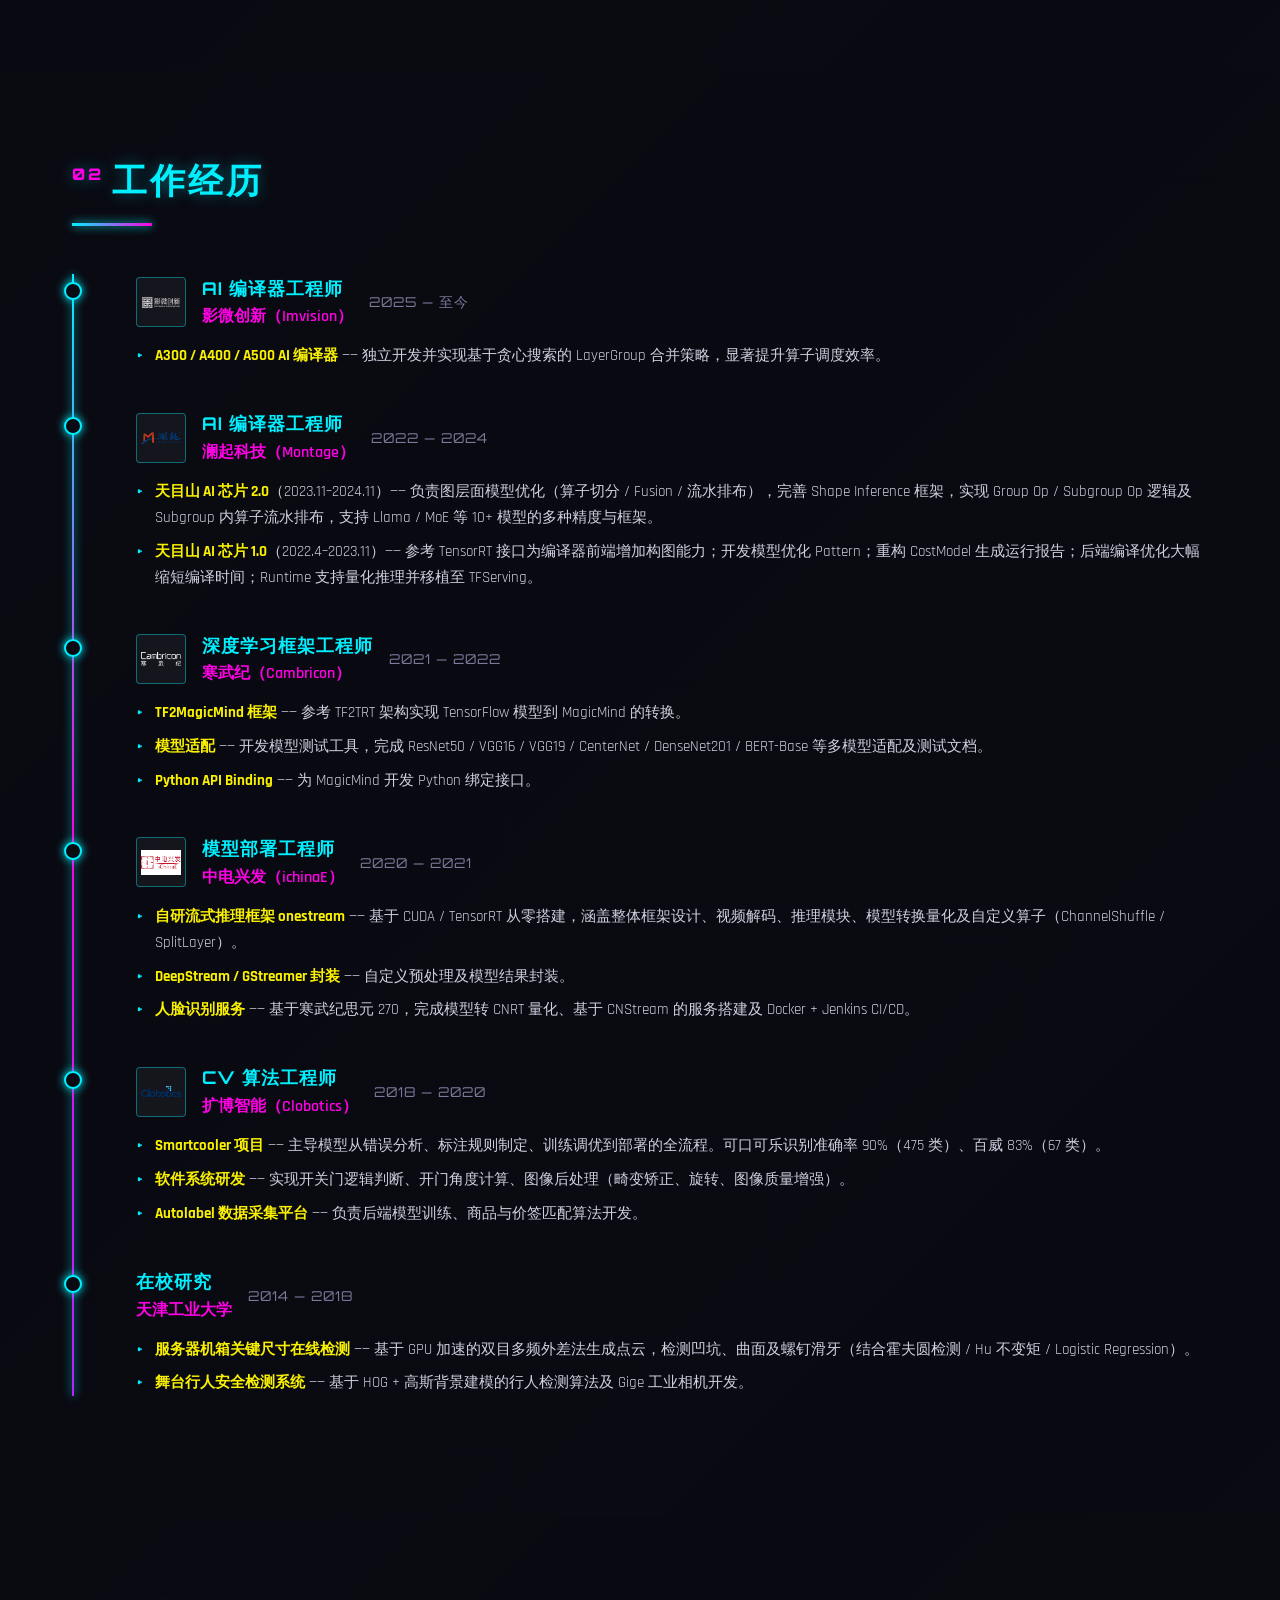
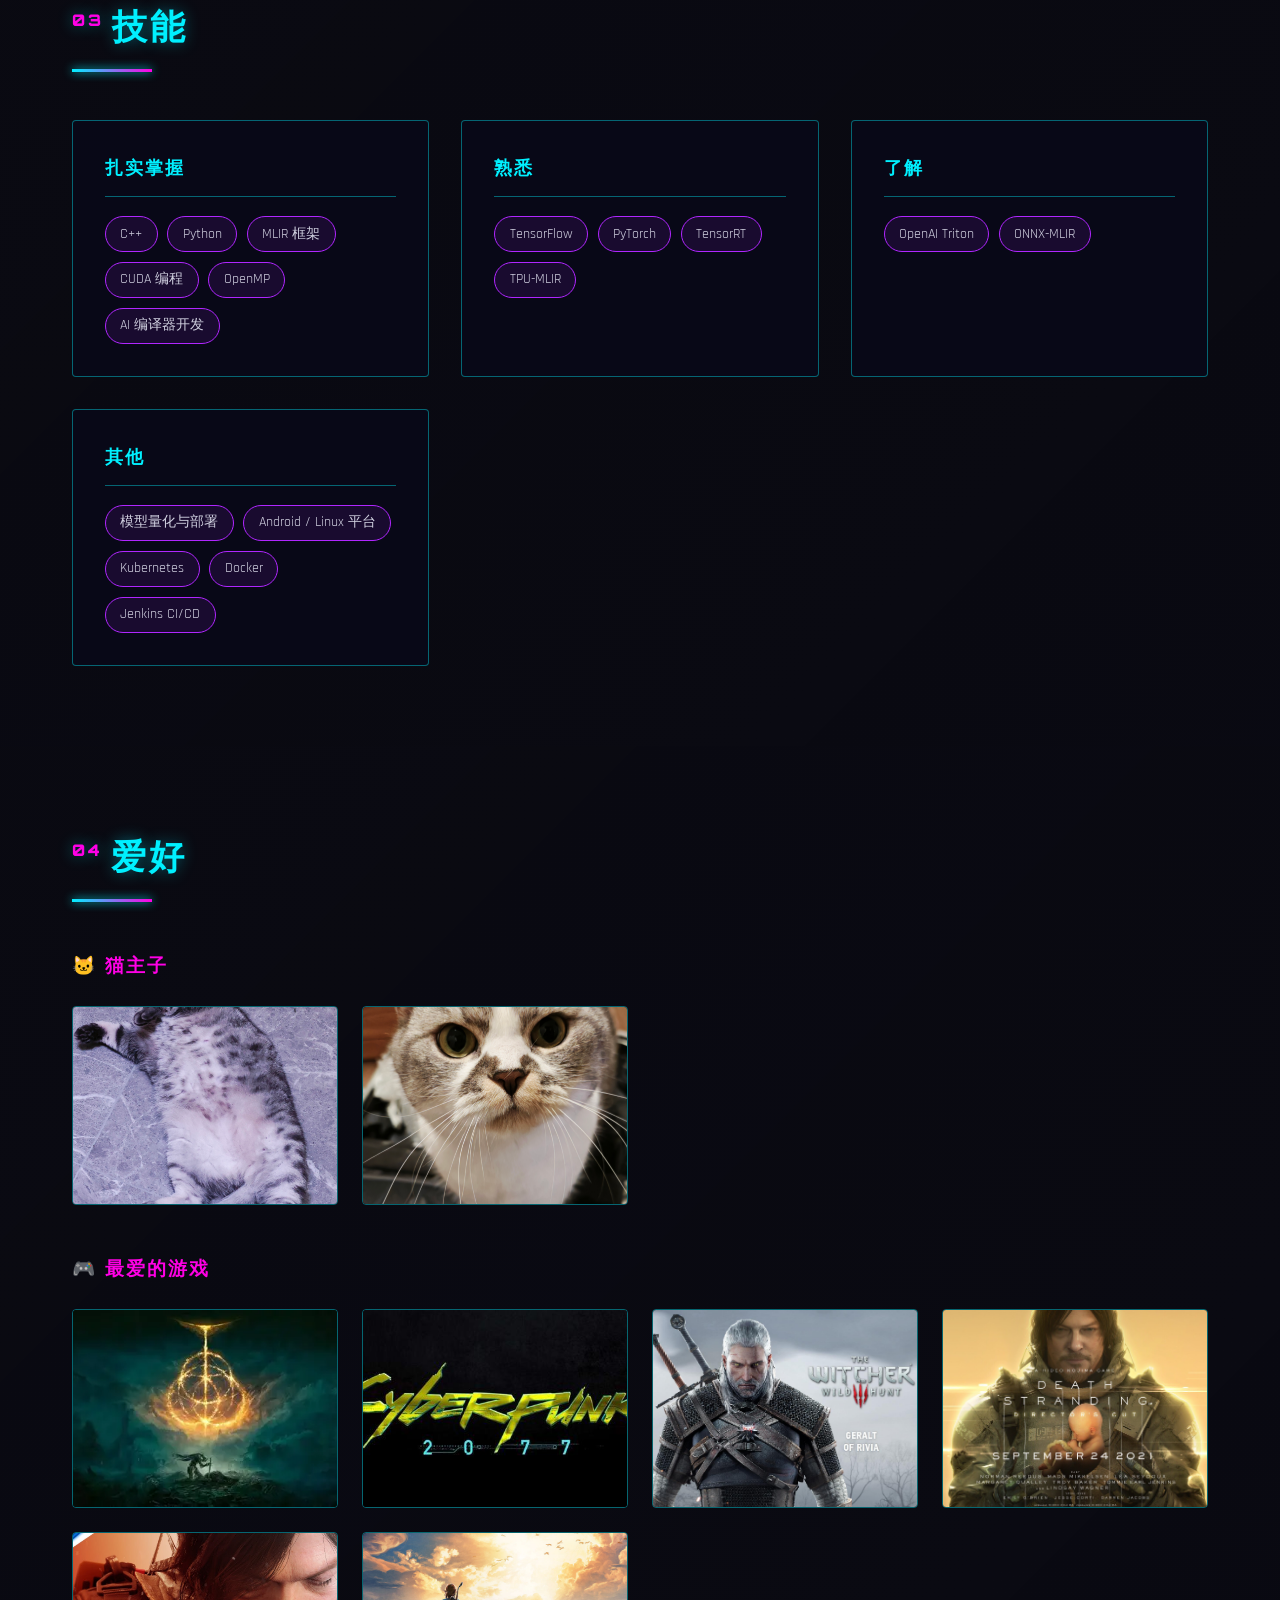
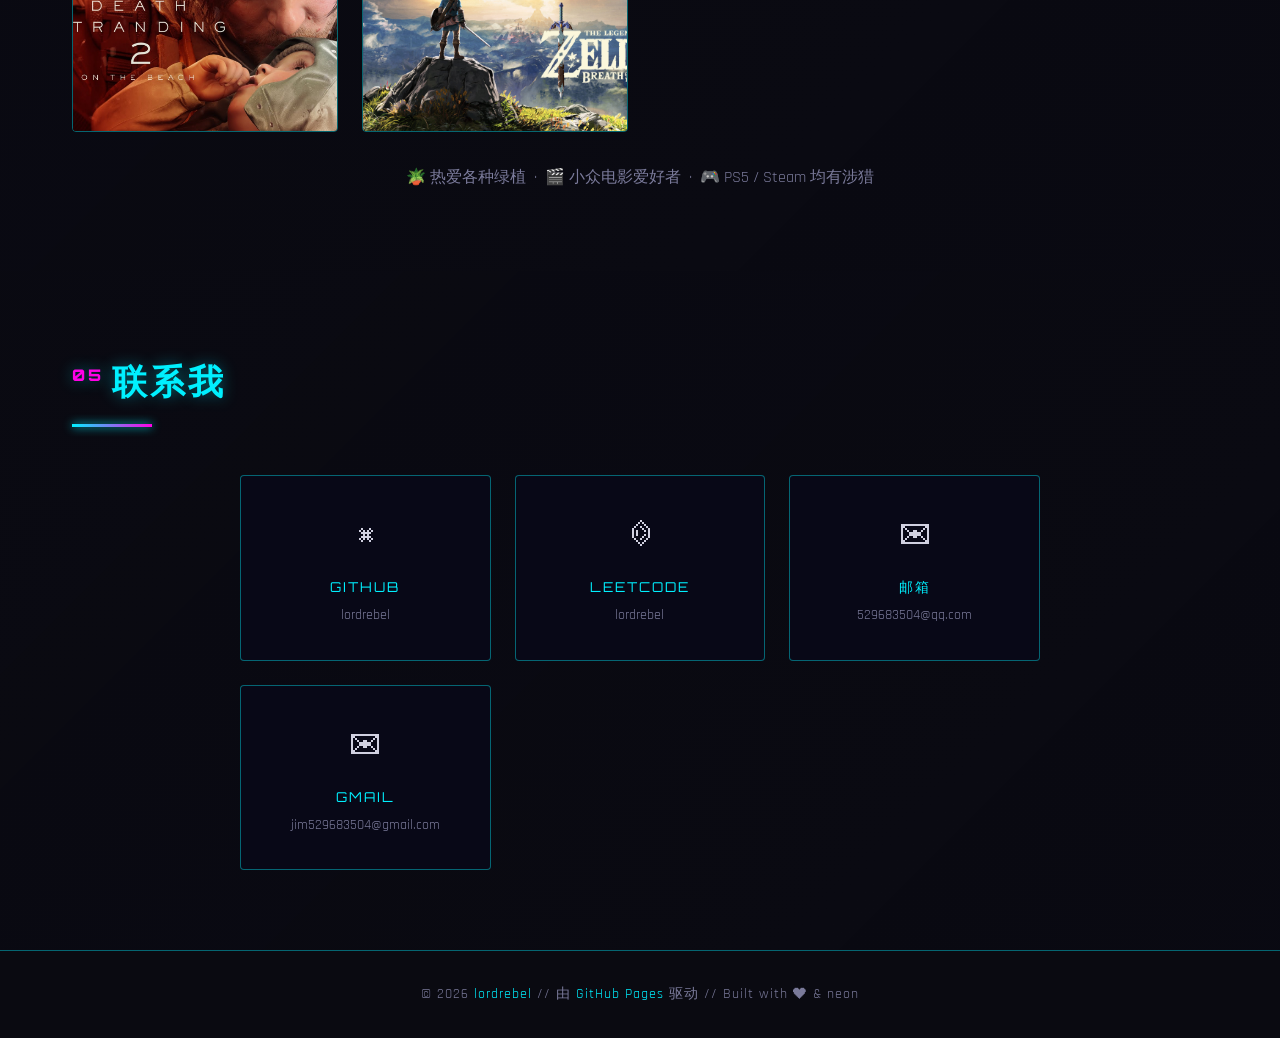
==== commit dd16fc0c: "fix layout" ====
--- a/zh.html
+++ b/zh.html
@@ -33,6 +33,8 @@
   <nav class="nav-bar">
     <div class="nav-inner">
       <a href="#hero" class="nav-logo">lordrebel</a>
+      <input type="checkbox" id="nav-check" class="nav-check">
+      <label for="nav-check" class="nav-hamburger">☰</label>
       <ul class="nav-links">
         <li><a href="#about">关于</a></li>
         <li><a href="#experience">经历</a></li>
@@ -40,6 +42,7 @@
         <li><a href="#hobbies">爱好</a></li>
         <li><a href="#contact">联系</a></li>
         <li><a href="index.html" class="lang-toggle">EN</a></li>
+        <li><button class="style-toggle" onclick="document.body.classList.toggle('minimal');this.textContent=document.body.classList.contains('minimal')?'炫酷':'简洁'">简洁</button></li>
       </ul>
     </div>
   </nav>
--- a/css/style.css
+++ b/css/style.css
@@ -163,6 +163,26 @@
   box-shadow: 0 0 15px var(--neon-cyan);
 }
 
+.style-toggle {
+  font-family: 'Orbitron', monospace;
+  padding: 0.35rem 0.9rem;
+  border: 1px solid var(--neon-purple);
+  border-radius: 4px;
+  background: transparent;
+  color: var(--neon-purple);
+  font-size: 0.85rem;
+  font-weight: 700;
+  cursor: pointer;
+  letter-spacing: 1px;
+  transition: all 0.3s;
+}
+
+.style-toggle:hover {
+  background: var(--neon-purple);
+  color: var(--bg-dark);
+  box-shadow: 0 0 15px var(--neon-purple);
+}
+
 /* ===== Hero Section ===== */
 .hero {
   min-height: 100vh;
@@ -835,19 +855,227 @@
   transform: scale(1.1);
 }
 
+/* ===== Minimal Mode ===== */
+body.minimal {
+  background-color: #0d0d1a;
+}
+
+body.minimal .bg-slideshow,
+body.minimal .bg-overlay,
+body.minimal .deco-bar-left,
+body.minimal .deco-bar-right {
+  display: none;
+}
+
+body.minimal::before,
+body.minimal::after {
+  display: none;
+}
+
+body.minimal .hero {
+  background: transparent;
+}
+
+body.minimal .section.has-bg::before {
+  display: none;
+}
+
+body.minimal .hero-title {
+  background: none;
+  -webkit-text-fill-color: var(--neon-cyan);
+  text-shadow: 0 0 20px rgba(0,240,255,0.6);
+  animation: none;
+}
+
+body.minimal .hero-avatar {
+  animation: none;
+  border-width: 4px;
+}
+
+body.minimal .stat-card::before,
+body.minimal .timeline-item::before {
+  display: none;
+}
+
+body.minimal .stat-card {
+  border-width: 2px;
+}
+
+body.minimal .stat-card:hover {
+  transform: none;
+  border-color: var(--neon-magenta);
+}
+
+body.minimal .skill-category:hover {
+  transform: none;
+}
+
+body.minimal .gallery-item:hover img {
+  transform: none;
+}
+
+body.minimal .gallery-item:hover {
+  border-color: var(--neon-magenta);
+}
+
+body.minimal .contact-card:hover {
+  transform: none;
+}
+
+body.minimal .glitch::before,
+body.minimal .glitch::after {
+  display: none;
+}
+
+body.minimal .hero-cta {
+  border-width: 3px;
+  letter-spacing: 3px;
+}
+
+body.minimal .nav-bar {
+  background: rgba(13,13,26,0.95);
+  box-shadow: none;
+  border-bottom: 2px solid var(--border-glow);
+}
+
+body.minimal .footer {
+  background: rgba(13,13,26,0.95);
+}
+
+body.minimal .timeline::before {
+  width: 3px;
+}
+
+body.minimal .section-title {
+  font-size: 2.4rem;
+  color: var(--neon-cyan);
+}
+
+body.minimal .timeline-role {
+  color: var(--neon-cyan);
+}
+
+body.minimal .timeline-company {
+  color: var(--neon-magenta);
+}
+
+body.minimal .hero-subtitle {
+  font-size: 1.5rem;
+}
+
+body.minimal .hero-tagline {
+  font-size: 1.15rem;
+  color: #ccc;
+}
+
+/* ===== Hamburg Menu (mobile) ===== */
+.nav-check { display: none; }
+.nav-hamburger {
+  display: none;
+  color: var(--neon-cyan);
+  font-size: 1.6rem;
+  cursor: pointer;
+  user-select: none;
+  line-height: 1;
+  padding: 0.3rem;
+}
+
 /* ===== Responsive ===== */
+
+/* Tablet & below (≤1024px) */
+@media (max-width: 1024px) {
+  .section { padding: 3.5rem 1.5rem; }
+  .hero-title { font-size: 2.5rem; letter-spacing: 3px; }
+  .hero-avatar { width: 140px; height: 140px; }
+  .about-grid { gap: 2rem; }
+  .about-stats { grid-template-columns: repeat(2, 1fr); }
+  .skills-grid { grid-template-columns: repeat(2, 1fr); }
+  .gallery-grid { grid-template-columns: repeat(3, 1fr); }
+  .contact-grid { grid-template-columns: repeat(2, 1fr); }
+  .timeline-role { font-size: 1rem; }
+}
+
+/* Phone (≤768px) */
 @media (max-width: 768px) {
-  .nav-inner { padding: 0.6rem 1rem; }
-  .nav-links { gap: 1rem; }
-  .nav-links a { font-size: 0.8rem; }
-  .hero-title { font-size: 2rem; letter-spacing: 2px; }
-  .hero-subtitle { font-size: 1rem; }
-  .about-grid { grid-template-columns: 1fr; gap: 2rem; }
-  .about-stats { grid-template-columns: 1fr 1fr; }
-  .section { padding: 3rem 1rem; }
-  .section-title { font-size: 1.6rem; }
+  /* ---- Nav hamburger ---- */
+  .nav-hamburger { display: block; }
+  .nav-inner { flex-wrap: wrap; }
+  .nav-links {
+    display: none;
+    flex-direction: column;
+    position: absolute;
+    top: 100%;
+    left: 0;
+    width: 100%;
+    background: rgba(10,10,18,0.97);
+    border-bottom: 1px solid var(--border-glow);
+    padding: 0.8rem 2rem 1.2rem;
+    gap: 0.6rem;
+    backdrop-filter: blur(10px);
+  }
+  .nav-check:checked ~ .nav-links { display: flex; }
+  .nav-links a, .nav-links button {
+    font-size: 0.9rem;
+  }
+  .style-toggle { padding: 0.3rem 0.7rem; }
+
+  /* ---- Prevent 100vw overflow ---- */
+  .section.has-bg::before { width: calc(100vw - 0px); }
+
+  /* ---- Hero ---- */
+  .hero { padding: 1.5rem; min-height: 90vh; }
+  .hero-title { font-size: 1.8rem; letter-spacing: 2px; }
+  .hero-subtitle { font-size: 0.95rem; }
+  .hero-tagline { font-size: 0.9rem; max-width: 100%; }
+  .hero-avatar { width: 110px; height: 110px; }
+  .hero-cta { padding: 0.6rem 1.8rem; font-size: 0.85rem; }
+
+  /* ---- Section ---- */
+  .section { padding: 2.5rem 1rem; }
+  .section-title { font-size: 1.5rem; letter-spacing: 2px; margin-bottom: 2rem; }
+
+  /* ---- About ---- */
+  .about-grid { grid-template-columns: 1fr; gap: 1.5rem; }
+  .about-text p { font-size: 0.95rem; }
+  .avatar-gallery img { width: 80px; height: 80px; }
+  .avatar-gallery { gap: 0.8rem; margin-bottom: 1.5rem; }
+
+  /* ---- Timeline ---- */
+  .timeline { padding-left: 1.2rem; }
+  .timeline-item { padding-left: 1.2rem; }
+  .timeline-item::before { left: -1.57rem; width: 10px; height: 10px; }
+  .timeline-header { gap: 0.6rem; }
+  .company-logo { width: 36px; height: 36px; }
+  .timeline-period { width: 100%; margin-top: 0.2rem; }
+  .timeline-details li { font-size: 0.88rem; }
+
+  /* ---- Skills ---- */
+  .skills-grid { grid-template-columns: 1fr; gap: 1rem; }
+  .skill-category { padding: 1.2rem; }
+  .skill-tag { font-size: 0.8rem; padding: 0.25rem 0.6rem; }
+
+  /* ---- Gallery ---- */
+  .gallery-grid { grid-template-columns: repeat(2, 1fr); gap: 0.8rem; }
+
+  /* ---- Contact ---- */
+  .contact-grid { grid-template-columns: repeat(2, 1fr); gap: 0.8rem; }
+  .contact-card { padding: 1.2rem 0.8rem; }
+  .contact-icon { font-size: 1.5rem; }
+
+  /* ---- Deco ---- */
   .deco-bar-left, .deco-bar-right { display: none; }
-  .avatar-gallery img { width: 100px; height: 100px; }
+  .scroll-indicator { bottom: 1rem; }
+}
+
+/* Small Phone (≤400px) */
+@media (max-width: 400px) {
+  .hero-title { font-size: 1.5rem; }
+  .hero-avatar { width: 90px; height: 90px; }
+  .about-stats { grid-template-columns: 1fr; gap: 0.6rem; }
+  .gallery-grid { grid-template-columns: 1fr; }
+  .contact-grid { grid-template-columns: 1fr; }
+  .stat-number { font-size: 2rem; }
+  .section-title { font-size: 1.3rem; }
 }
 
 /* Scrollbar */
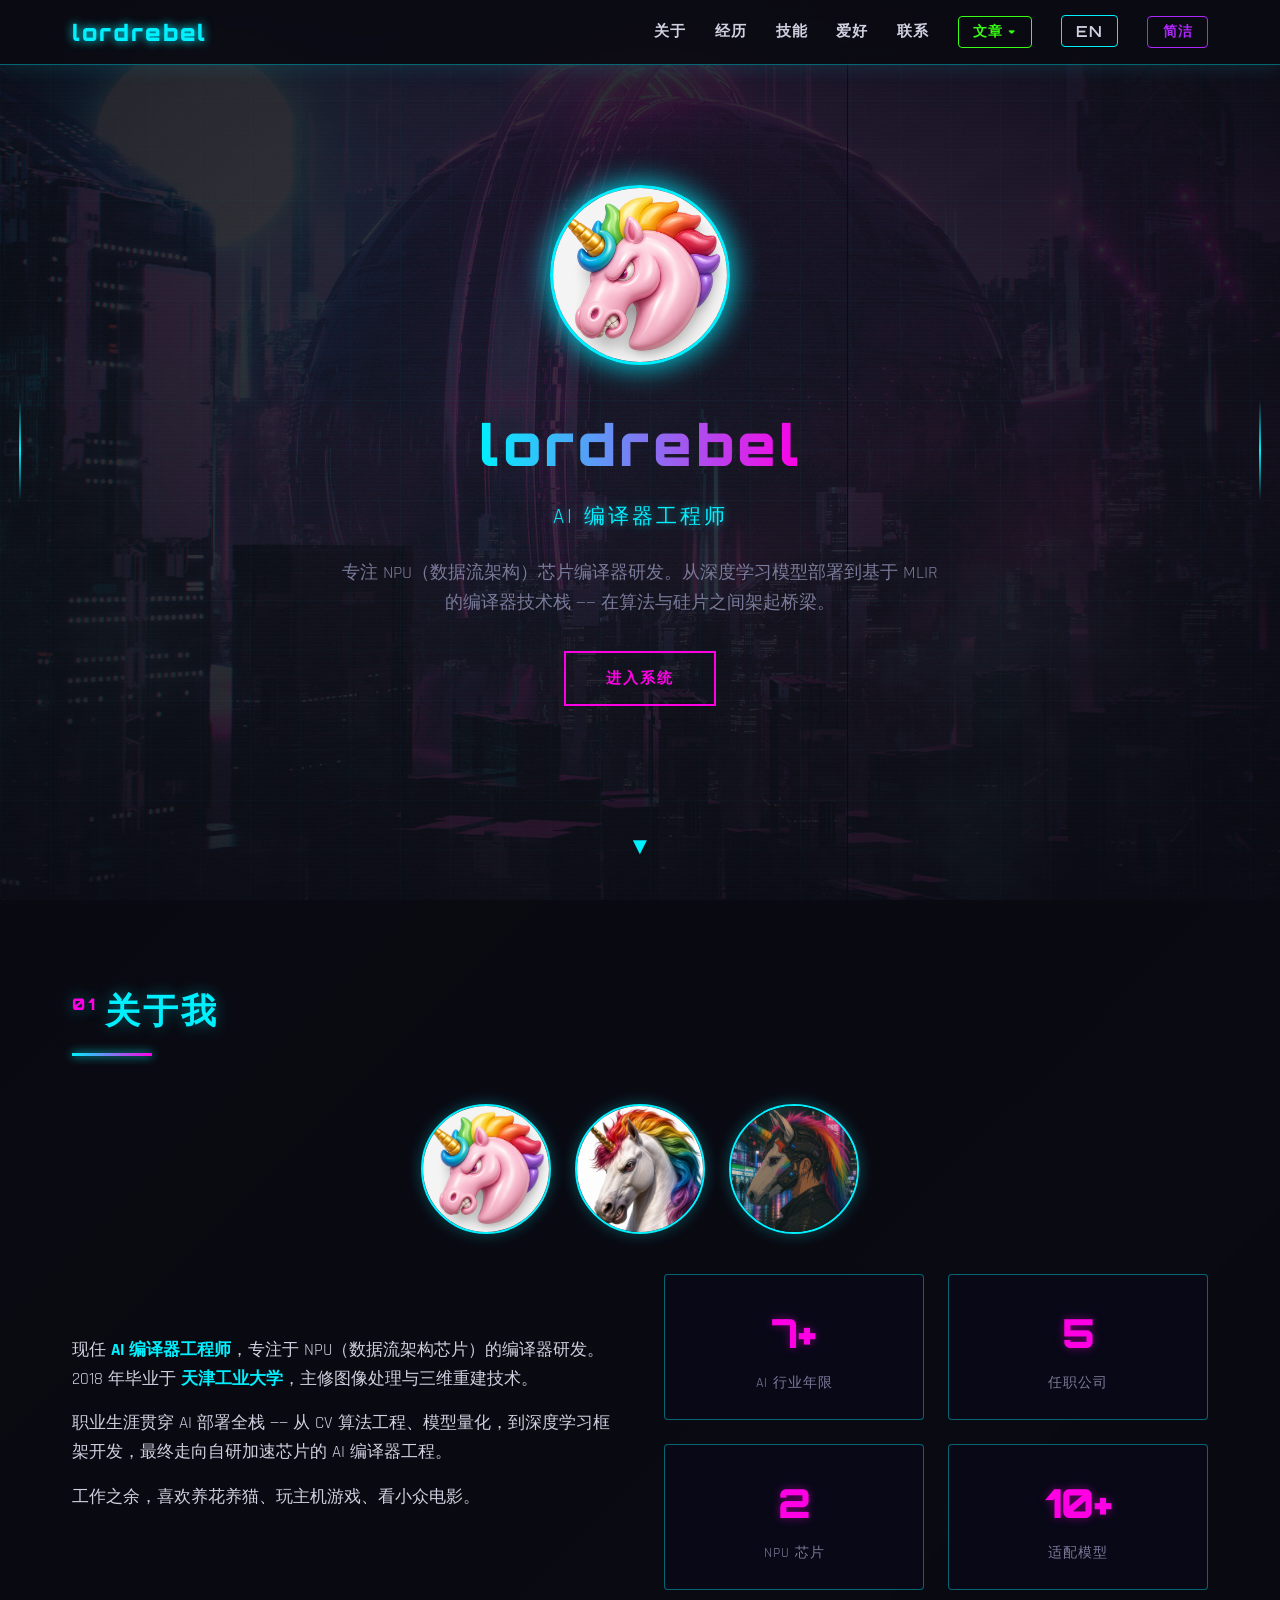
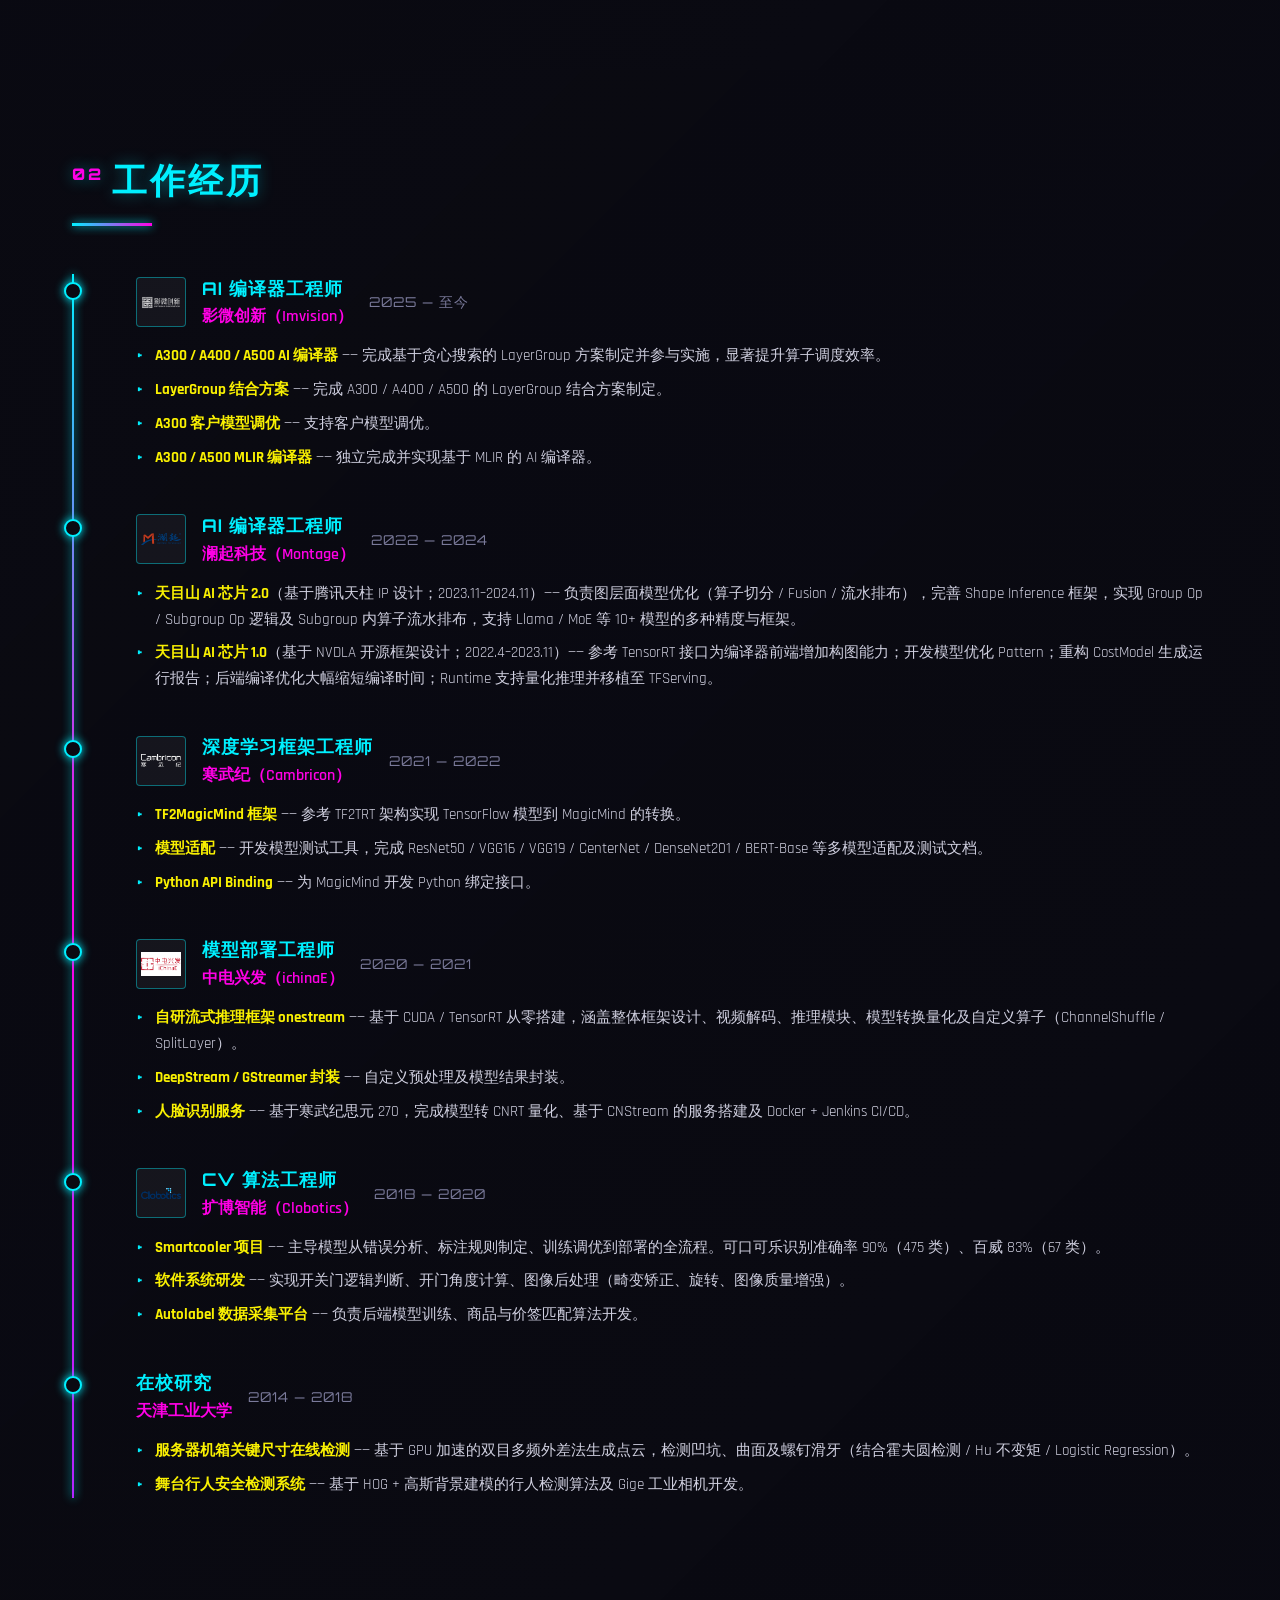
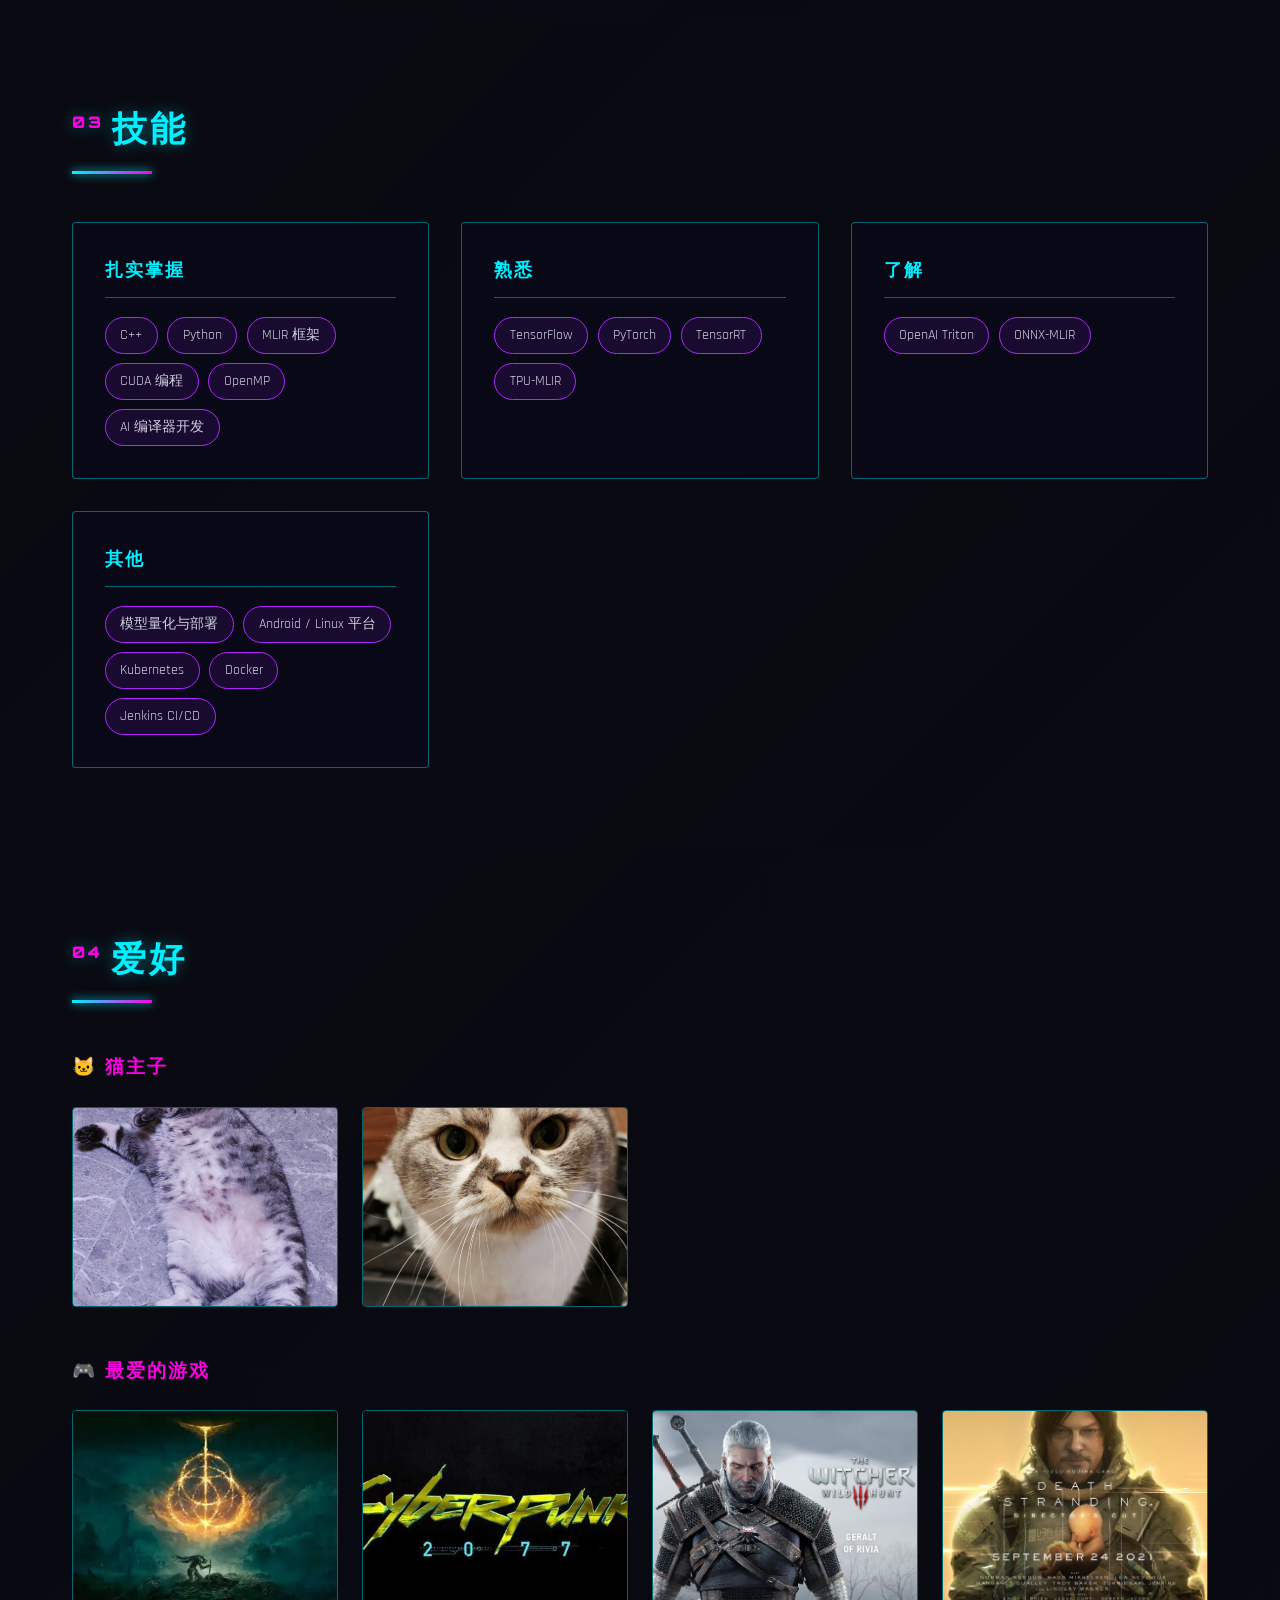
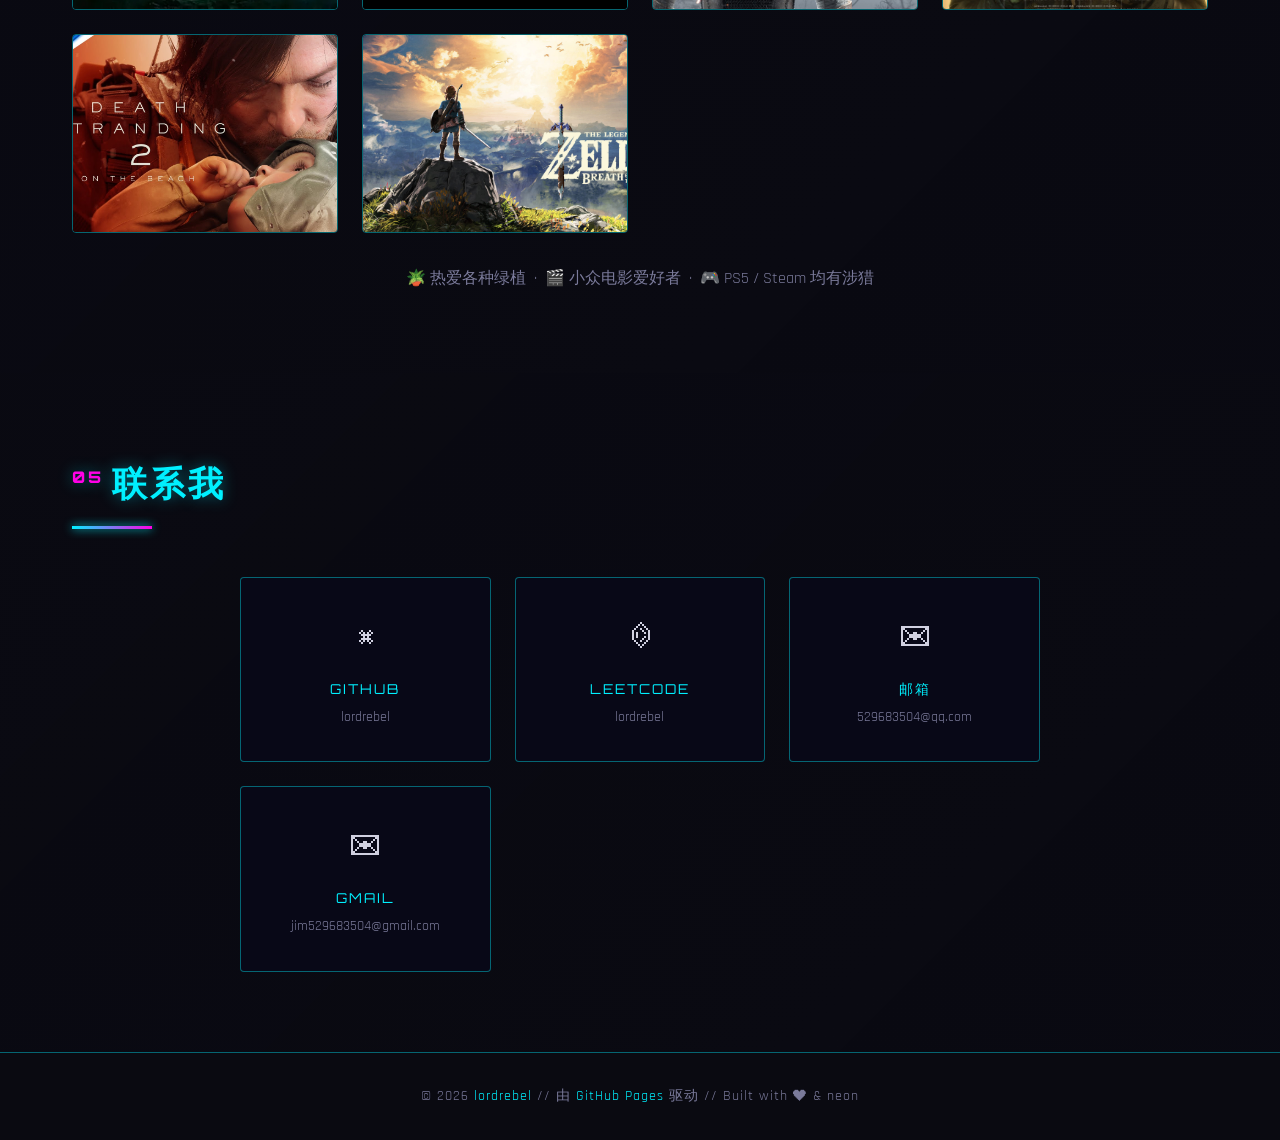
==== commit 7f6fa7a4: "support post articles" ====
--- a/zh.html
+++ b/zh.html
@@ -41,6 +41,13 @@
         <li><a href="#skills">技能</a></li>
         <li><a href="#hobbies">爱好</a></li>
         <li><a href="#contact">联系</a></li>
+        <li class="nav-articles">
+          <button class="articles-toggle" id="articlesBtn" type="button">文章 ▾</button>
+          <div class="articles-panel" id="articlesPanel">
+            <div class="articles-panel-title">文章列表</div>
+            <ul class="articles-list" id="articlesList"><li class="articles-empty">加载中…</li></ul>
+          </div>
+        </li>
         <li><a href="index.html" class="lang-toggle">EN</a></li>
         <li><button class="style-toggle" onclick="document.body.classList.toggle('minimal');this.textContent=document.body.classList.contains('minimal')?'炫酷':'简洁'">简洁</button></li>
       </ul>
@@ -122,7 +129,10 @@
           <div class="timeline-period">2025 — 至今</div>
         </div>
         <ul class="timeline-details">
-          <li><span class="project-name">A300 / A400 / A500 AI 编译器</span> —— 独立开发并实现基于贪心搜索的 LayerGroup 合并策略，显著提升算子调度效率。</li>
+          <li><span class="project-name">A300 / A400 / A500 AI 编译器</span> —— 完成基于贪心搜索的 LayerGroup 方案制定并参与实施，显著提升算子调度效率。</li>
+          <li><span class="project-name">LayerGroup 结合方案</span> —— 完成 A300 / A400 / A500 的 LayerGroup 结合方案制定。</li>
+          <li><span class="project-name">A300 客户模型调优</span> —— 支持客户模型调优。</li>
+          <li><span class="project-name">A300 / A500 MLIR 编译器</span> —— 独立完成并实现基于 MLIR 的 AI 编译器。</li>
         </ul>
       </div>
 
@@ -137,8 +147,8 @@
           <div class="timeline-period">2022 — 2024</div>
         </div>
         <ul class="timeline-details">
-          <li><span class="project-name">天目山 AI 芯片 2.0</span>（2023.11–2024.11）—— 负责图层面模型优化（算子切分 / Fusion / 流水排布），完善 Shape Inference 框架，实现 Group Op / Subgroup Op 逻辑及 Subgroup 内算子流水排布，支持 Llama / MoE 等 10+ 模型的多种精度与框架。</li>
-          <li><span class="project-name">天目山 AI 芯片 1.0</span>（2022.4–2023.11）—— 参考 TensorRT 接口为编译器前端增加构图能力；开发模型优化 Pattern；重构 CostModel 生成运行报告；后端编译优化大幅缩短编译时间；Runtime 支持量化推理并移植至 TFServing。</li>
+          <li><span class="project-name">天目山 AI 芯片 2.0</span>（基于腾讯天柱 IP 设计；2023.11–2024.11）—— 负责图层面模型优化（算子切分 / Fusion / 流水排布），完善 Shape Inference 框架，实现 Group Op / Subgroup Op 逻辑及 Subgroup 内算子流水排布，支持 Llama / MoE 等 10+ 模型的多种精度与框架。</li>
+          <li><span class="project-name">天目山 AI 芯片 1.0</span>（基于 NVDLA 开源框架设计；2022.4–2023.11）—— 参考 TensorRT 接口为编译器前端增加构图能力；开发模型优化 Pattern；重构 CostModel 生成运行报告；后端编译优化大幅缩短编译时间；Runtime 支持量化推理并移植至 TFServing。</li>
         </ul>
       </div>
 
@@ -361,5 +371,68 @@
     })();
   </script>
 
+  <!-- Articles Dropdown Script -->
+  <script>
+    (function() {
+      var loaded = false;
+
+      function toggleArticles() {
+        var panel = document.getElementById('articlesPanel');
+        var btn = document.getElementById('articlesBtn');
+        if (!panel) return;
+        panel.classList.toggle('open');
+        btn.classList.toggle('active');
+        if (panel.classList.contains('open') && !loaded) loadArticles();
+      }
+
+      function loadArticles() {
+        var s = document.createElement('script');
+        s.src = 'articles/htmls/articles.js';
+        s.onload = function() {
+          loaded = true;
+          renderArticles();
+        };
+        s.onerror = function() {
+          document.getElementById('articlesList').innerHTML =
+            '<li class="articles-empty">暂无文章</li>';
+        };
+        document.body.appendChild(s);
+      }
+
+      function renderArticles() {
+        var list = document.getElementById('articlesList');
+        var arts = window.ARTICLES || [];
+        list.innerHTML = '';
+        if (!arts.length) {
+          list.innerHTML = '<li class="articles-empty">暂无文章</li>';
+          return;
+        }
+        arts.forEach(function(a) {
+          var li = document.createElement('li');
+          var link = document.createElement('a');
+          link.href = 'articles/htmls/' + a.file;
+          link.textContent = a.title;
+          li.appendChild(link);
+          list.appendChild(li);
+        });
+      }
+
+      document.getElementById('articlesBtn').addEventListener('click', function(e) {
+        e.stopPropagation();
+        toggleArticles();
+      });
+
+      // 点击面板外部时关闭下拉
+      document.addEventListener('click', function(e) {
+        var panel = document.getElementById('articlesPanel');
+        if (panel && panel.classList.contains('open') &&
+            !e.target.closest('.nav-articles')) {
+          panel.classList.remove('open');
+          document.getElementById('articlesBtn').classList.remove('active');
+        }
+      });
+    })();
+  </script>
+
 </body>
 </html>
--- a/css/style.css
+++ b/css/style.css
@@ -181,6 +181,84 @@
   background: var(--neon-purple);
   color: var(--bg-dark);
   box-shadow: 0 0 15px var(--neon-purple);
+}
+
+/* ===== Articles Dropdown ===== */
+.nav-articles { position: relative; }
+
+.articles-toggle {
+  font-family: 'Orbitron', monospace;
+  padding: 0.35rem 0.9rem;
+  border: 1px solid var(--neon-green);
+  border-radius: 4px;
+  background: transparent;
+  color: var(--neon-green);
+  font-size: 0.85rem;
+  font-weight: 700;
+  cursor: pointer;
+  letter-spacing: 1px;
+  transition: all 0.3s;
+}
+
+.articles-toggle:hover,
+.articles-toggle.active {
+  background: var(--neon-green);
+  color: var(--bg-dark);
+  box-shadow: 0 0 15px var(--neon-green);
+}
+
+.articles-panel {
+  display: none;
+  position: absolute;
+  top: calc(100% + 10px);
+  right: 0;
+  width: 280px;
+  max-height: 60vh;
+  overflow-y: auto;
+  background: rgba(10, 10, 18, 0.97);
+  border: 1px solid var(--border-glow);
+  border-radius: 6px;
+  padding: 0.8rem;
+  z-index: 1001;
+  backdrop-filter: blur(10px);
+  box-shadow: 0 0 20px rgba(0, 240, 255, 0.2);
+}
+
+.articles-panel.open { display: block; }
+
+.articles-panel-title {
+  font-family: 'Orbitron', monospace;
+  color: var(--neon-cyan);
+  font-size: 0.72rem;
+  letter-spacing: 2px;
+  text-transform: uppercase;
+  margin-bottom: 0.5rem;
+  padding-bottom: 0.4rem;
+  border-bottom: 1px solid var(--border-glow);
+}
+
+.articles-list { list-style: none; }
+
+.articles-list a {
+  display: block;
+  color: var(--text-main);
+  text-decoration: none;
+  padding: 0.45rem 0.6rem;
+  font-size: 0.9rem;
+  border-radius: 4px;
+  transition: all 0.25s;
+}
+
+.articles-list a:hover {
+  color: var(--neon-magenta);
+  background: rgba(255, 0, 229, 0.08);
+  text-shadow: 0 0 8px var(--neon-magenta);
+}
+
+.articles-empty {
+  color: var(--text-dim);
+  font-size: 0.85rem;
+  padding: 0.4rem 0.6rem;
 }
 
 /* ===== Hero Section ===== */
@@ -1019,6 +1097,15 @@
   }
   .style-toggle { padding: 0.3rem 0.7rem; }
 
+  /* ---- Articles dropdown: 随导航列展开,占满整行 ---- */
+  .articles-toggle { padding: 0.3rem 0.7rem; }
+  .articles-panel {
+    position: static;
+    width: 100%;
+    margin-top: 0.3rem;
+    box-shadow: none;
+  }
+
   /* ---- Prevent 100vw overflow ---- */
   .section.has-bg::before { width: calc(100vw - 0px); }
 
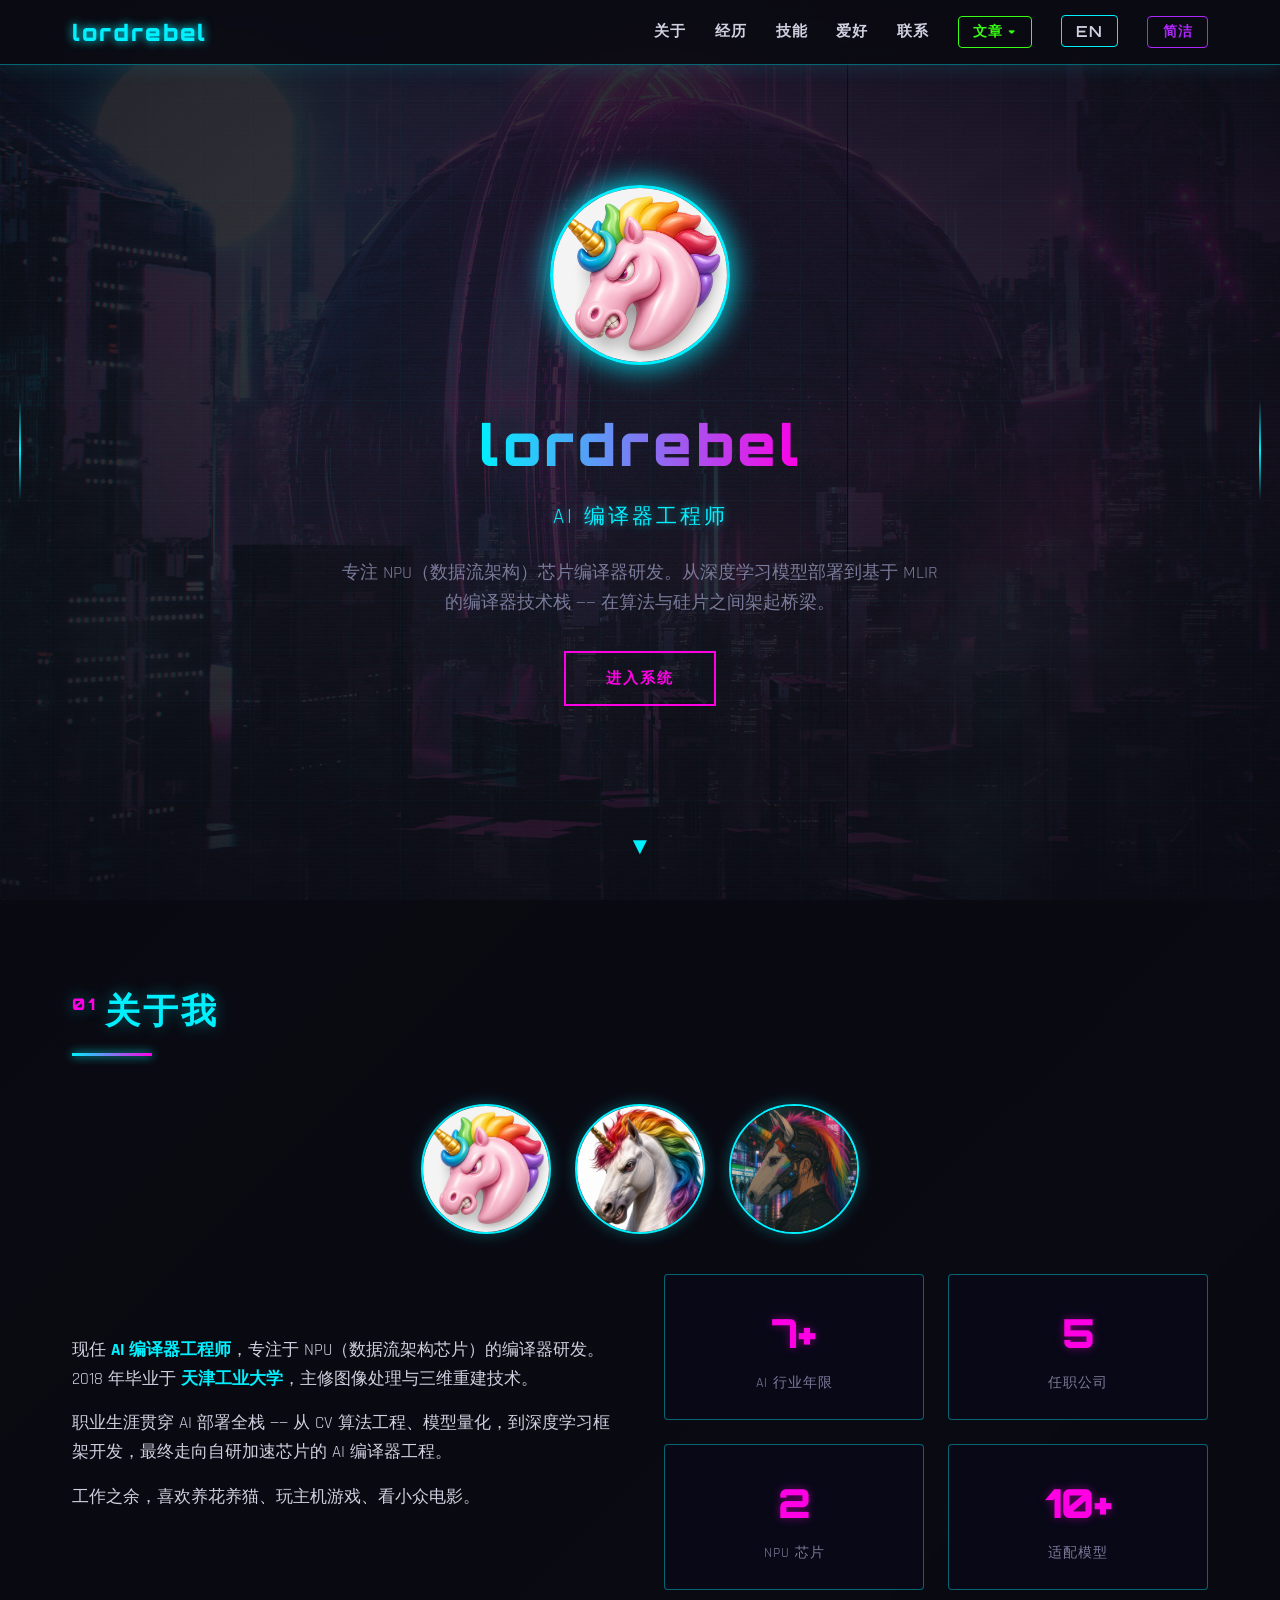
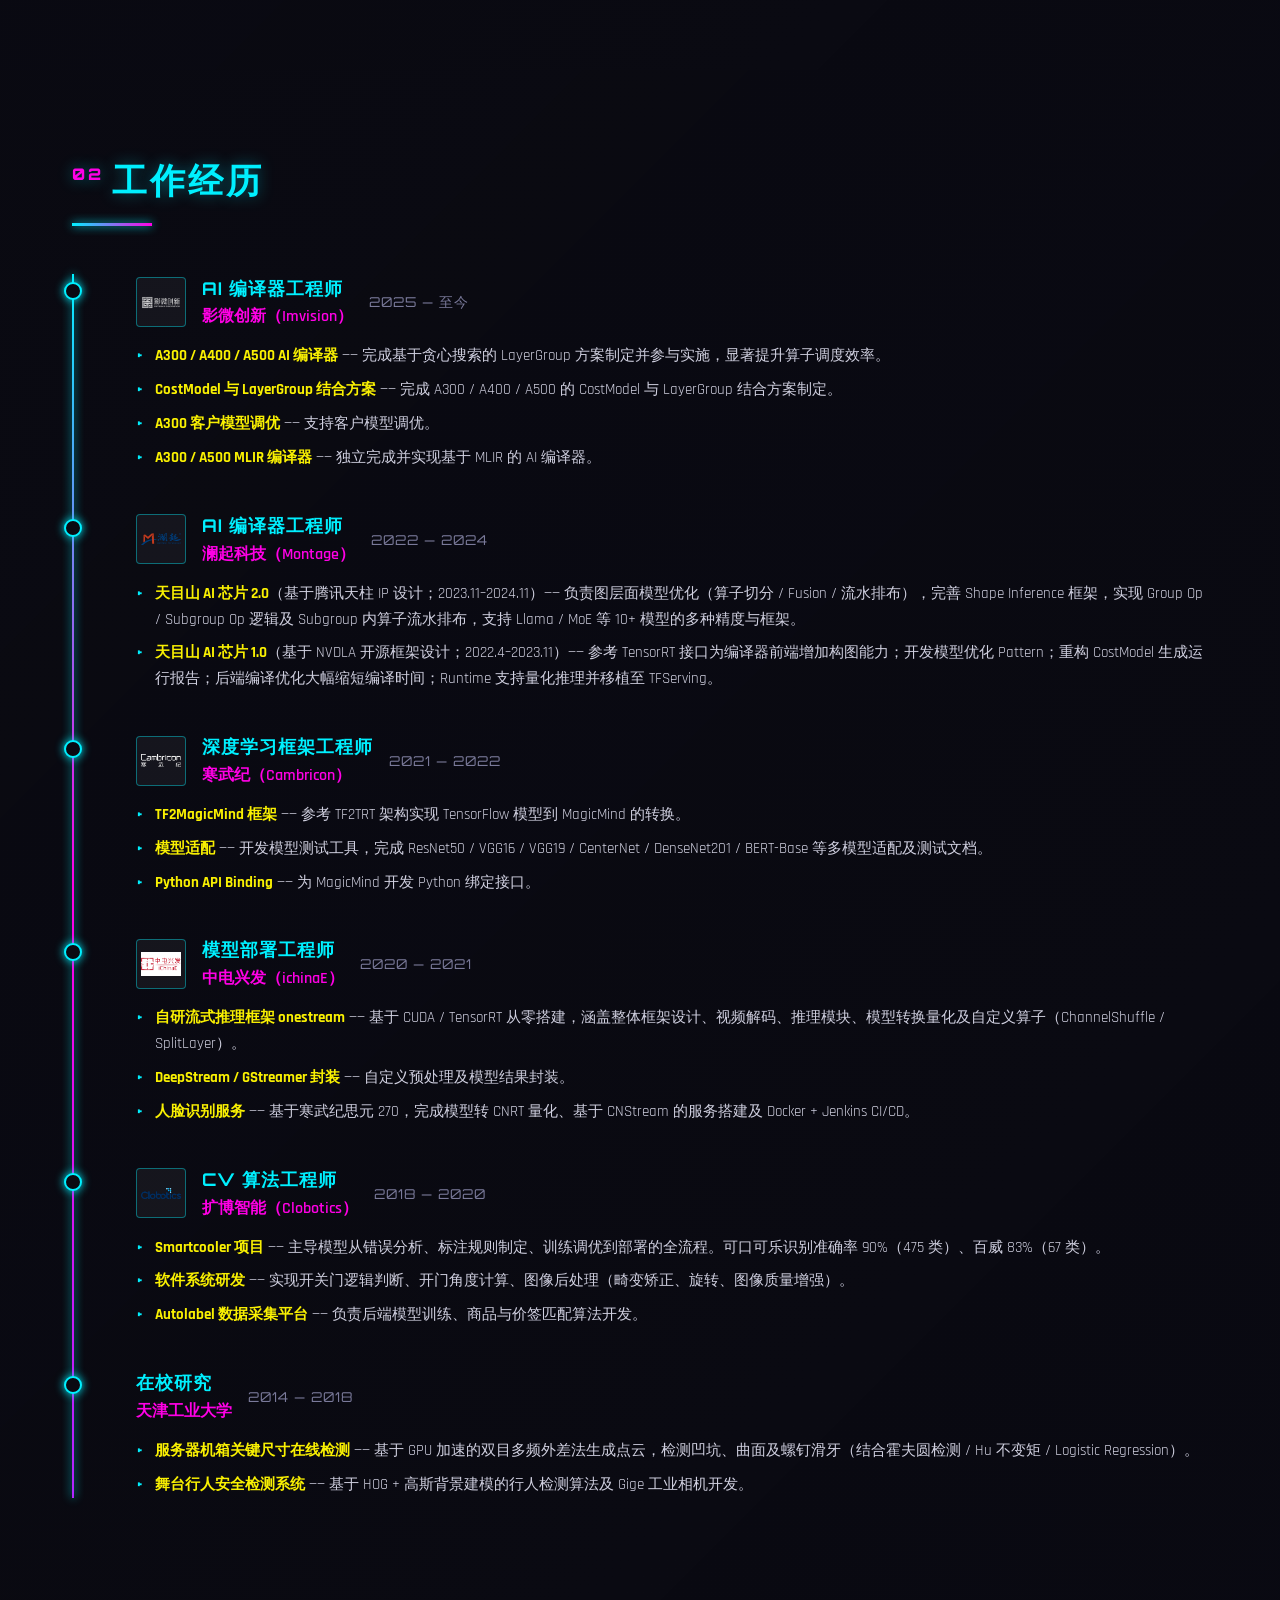
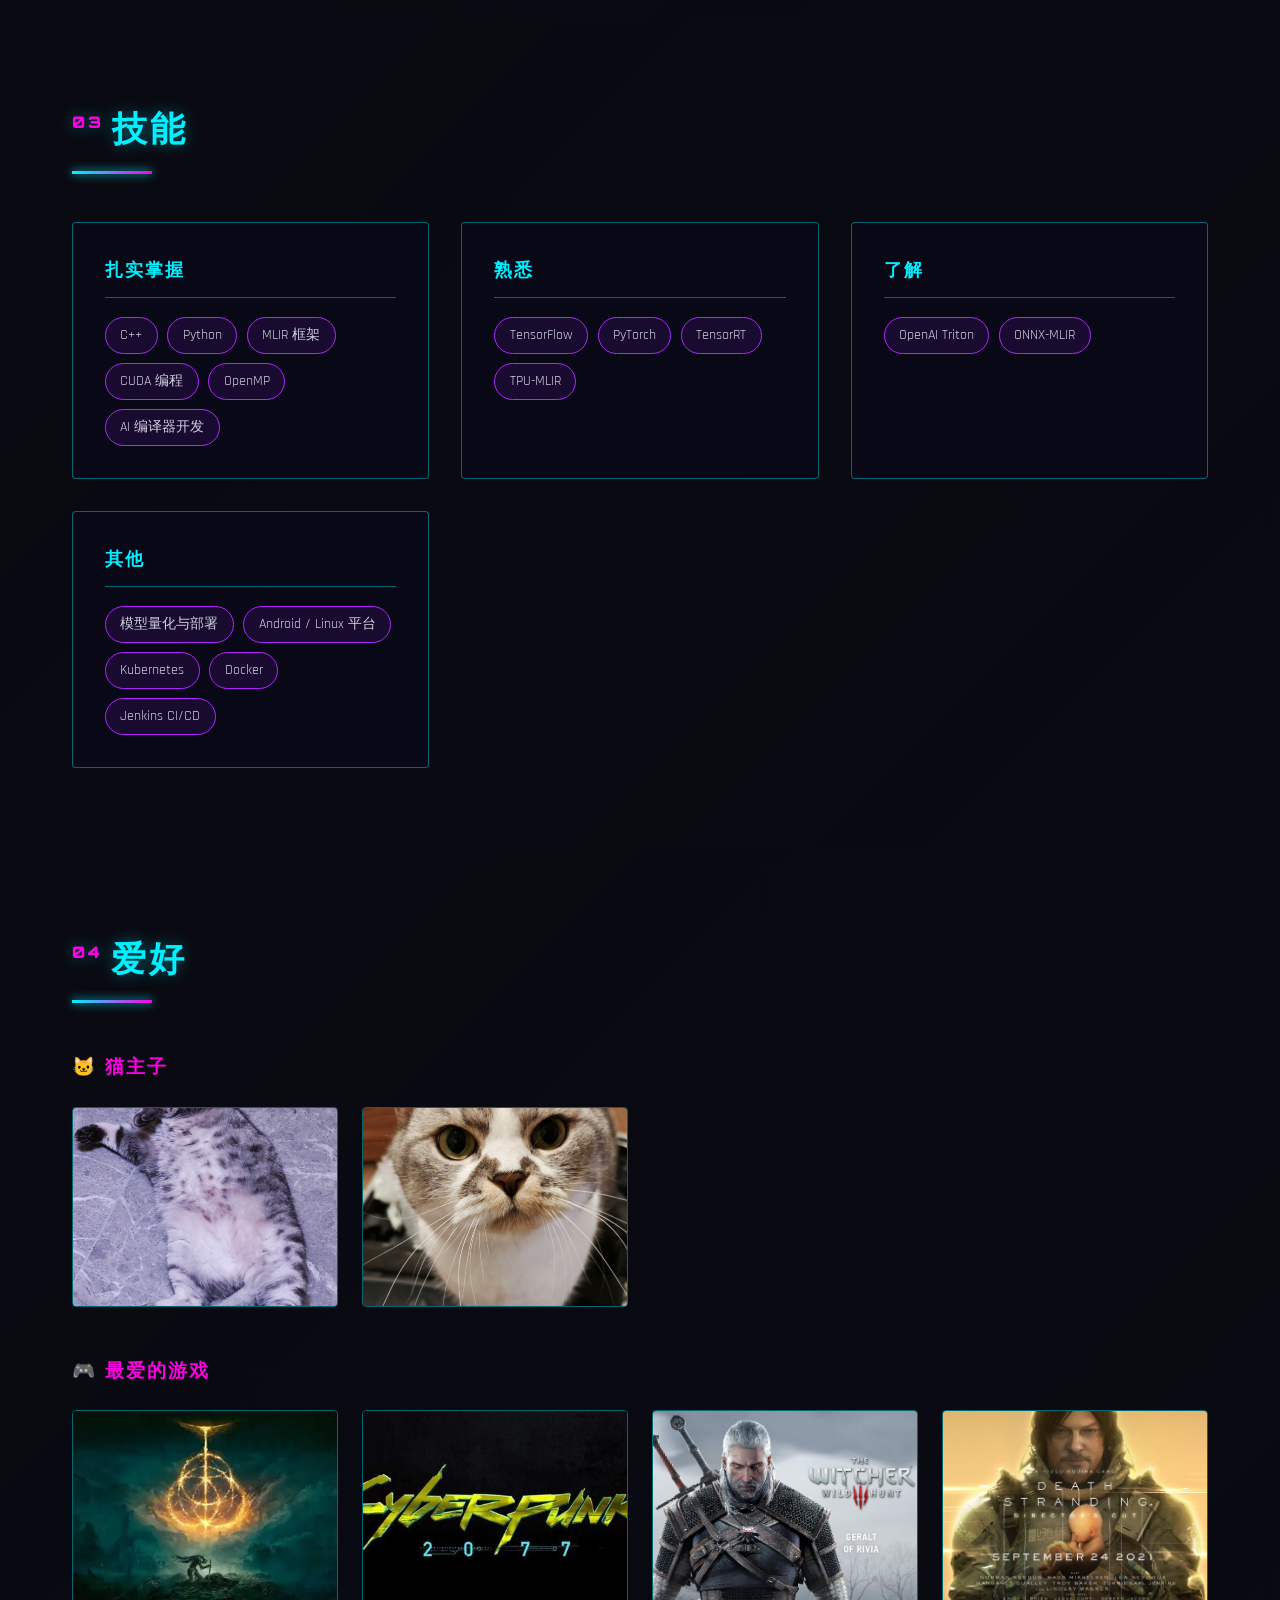
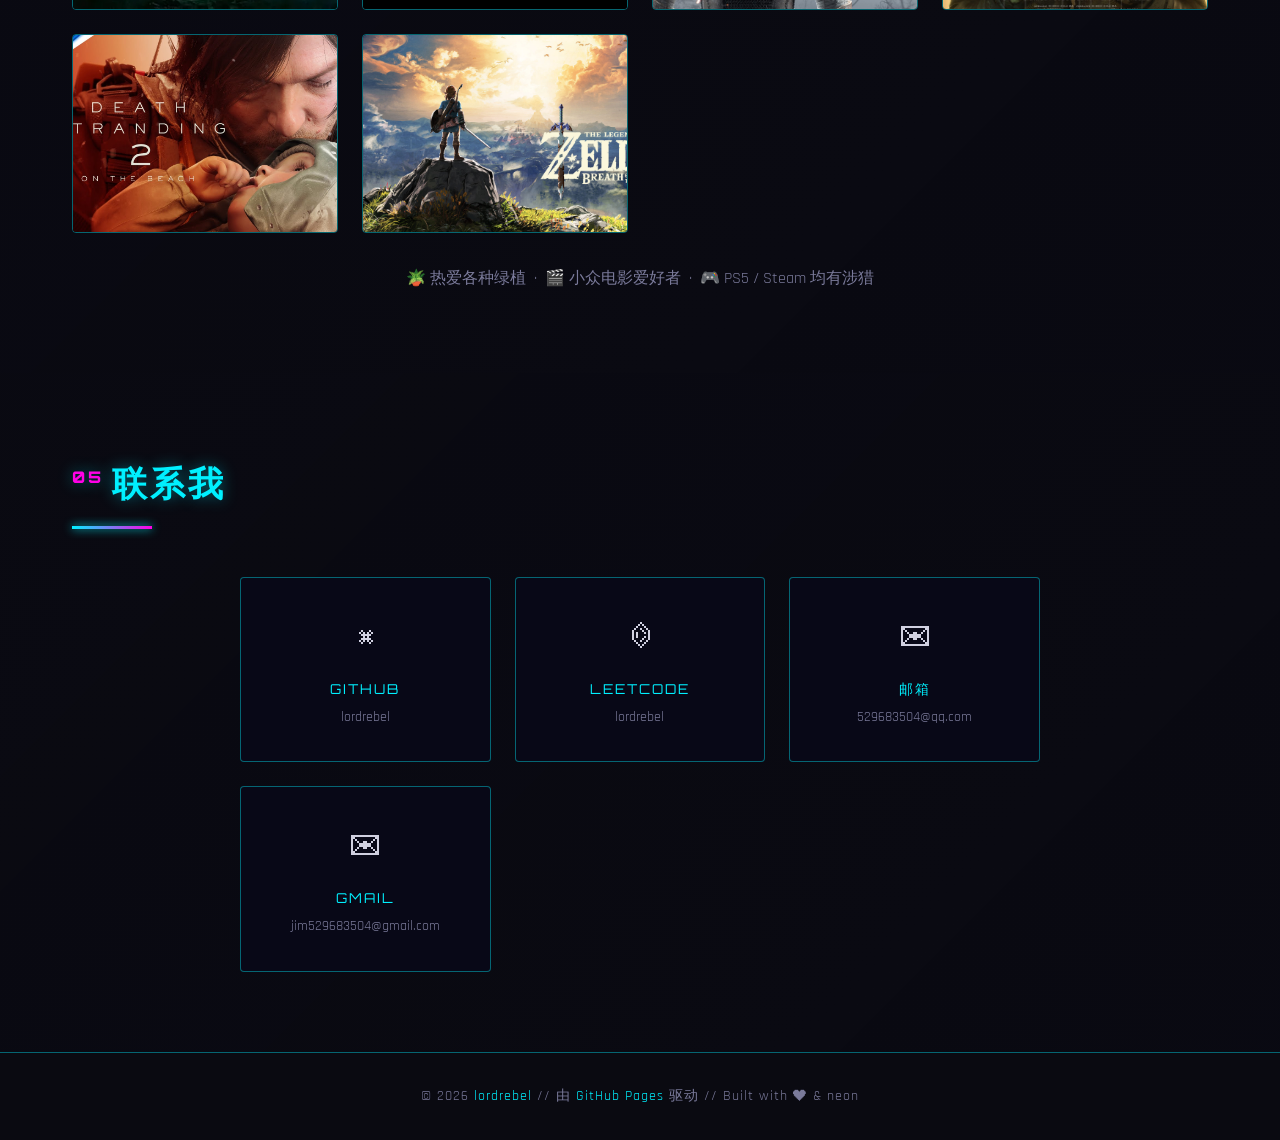
==== commit 2d75e3e3: "add article" ====
--- a/zh.html
+++ b/zh.html
@@ -130,7 +130,7 @@
         </div>
         <ul class="timeline-details">
           <li><span class="project-name">A300 / A400 / A500 AI 编译器</span> —— 完成基于贪心搜索的 LayerGroup 方案制定并参与实施，显著提升算子调度效率。</li>
-          <li><span class="project-name">LayerGroup 结合方案</span> —— 完成 A300 / A400 / A500 的 LayerGroup 结合方案制定。</li>
+          <li><span class="project-name">CostModel 与 LayerGroup 结合方案</span> —— 完成 A300 / A400 / A500 的 CostModel 与 LayerGroup 结合方案制定。</li>
           <li><span class="project-name">A300 客户模型调优</span> —— 支持客户模型调优。</li>
           <li><span class="project-name">A300 / A500 MLIR 编译器</span> —— 独立完成并实现基于 MLIR 的 AI 编译器。</li>
         </ul>
